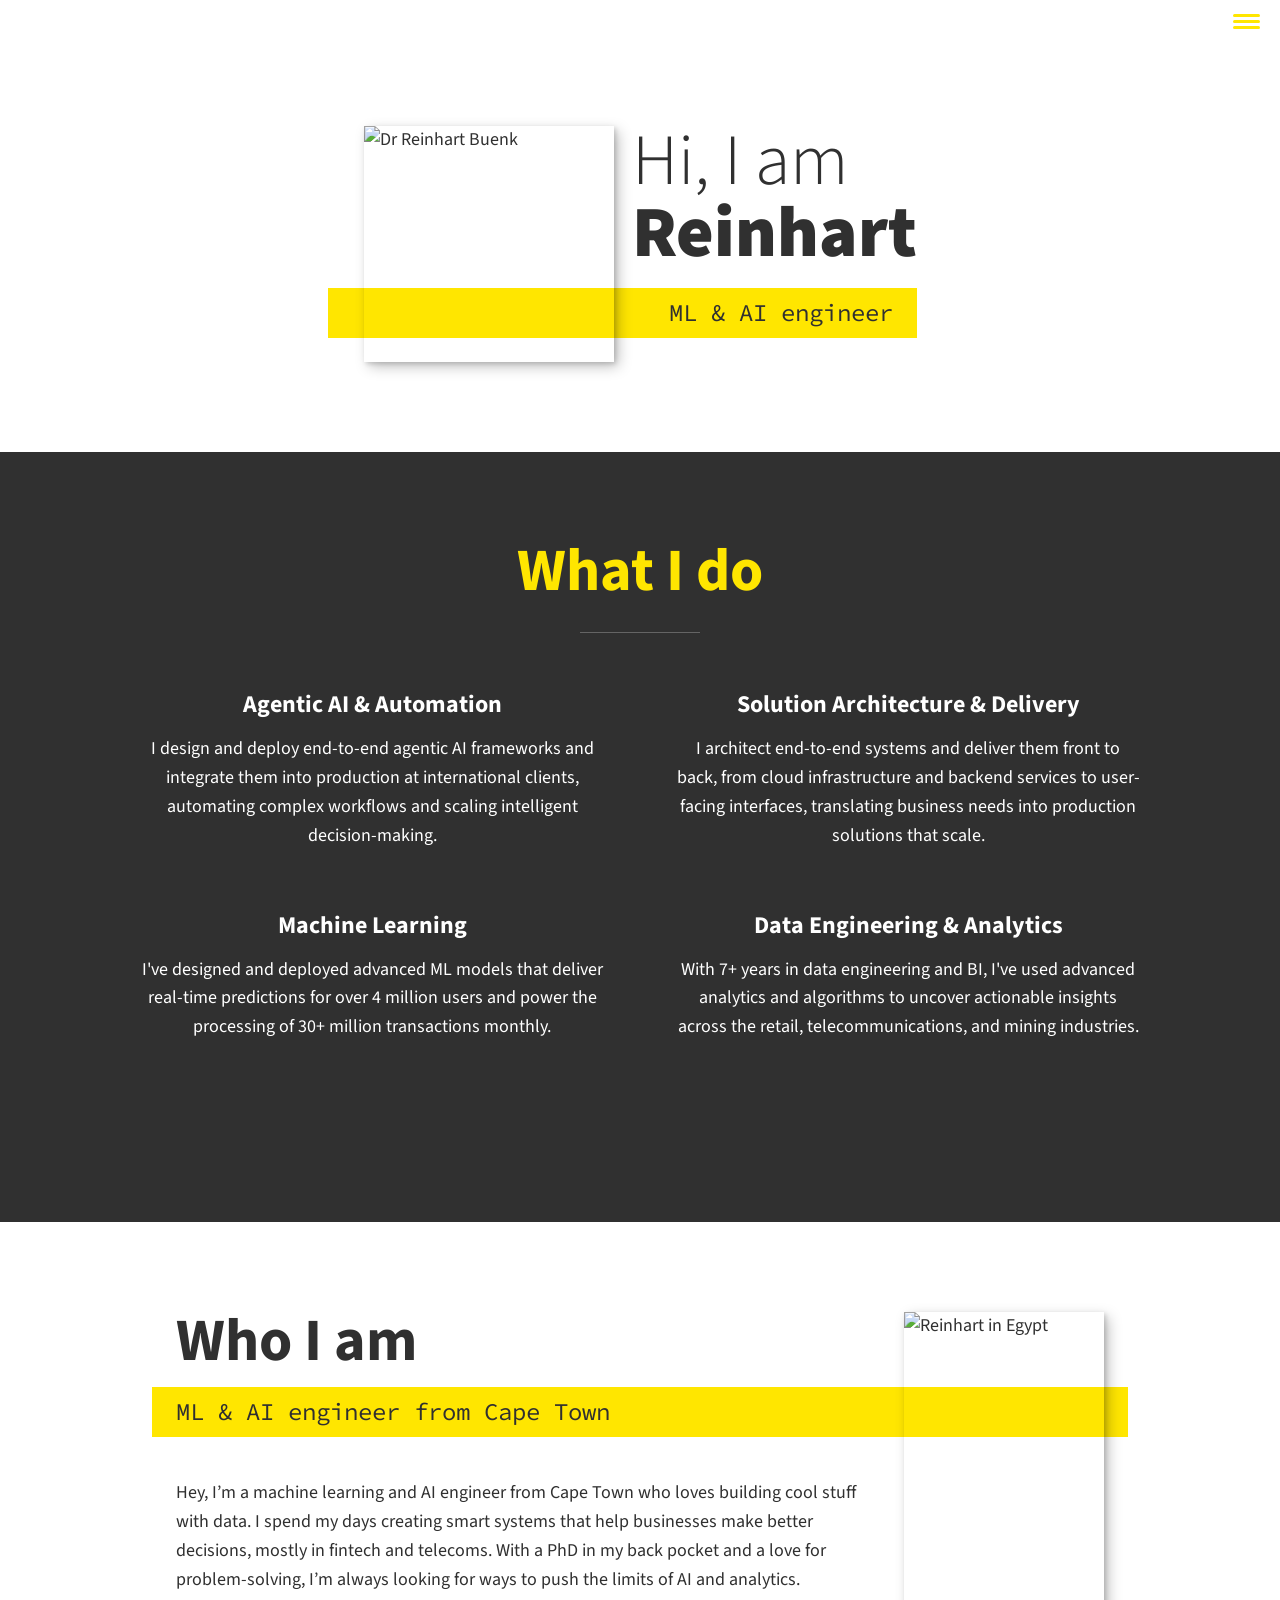
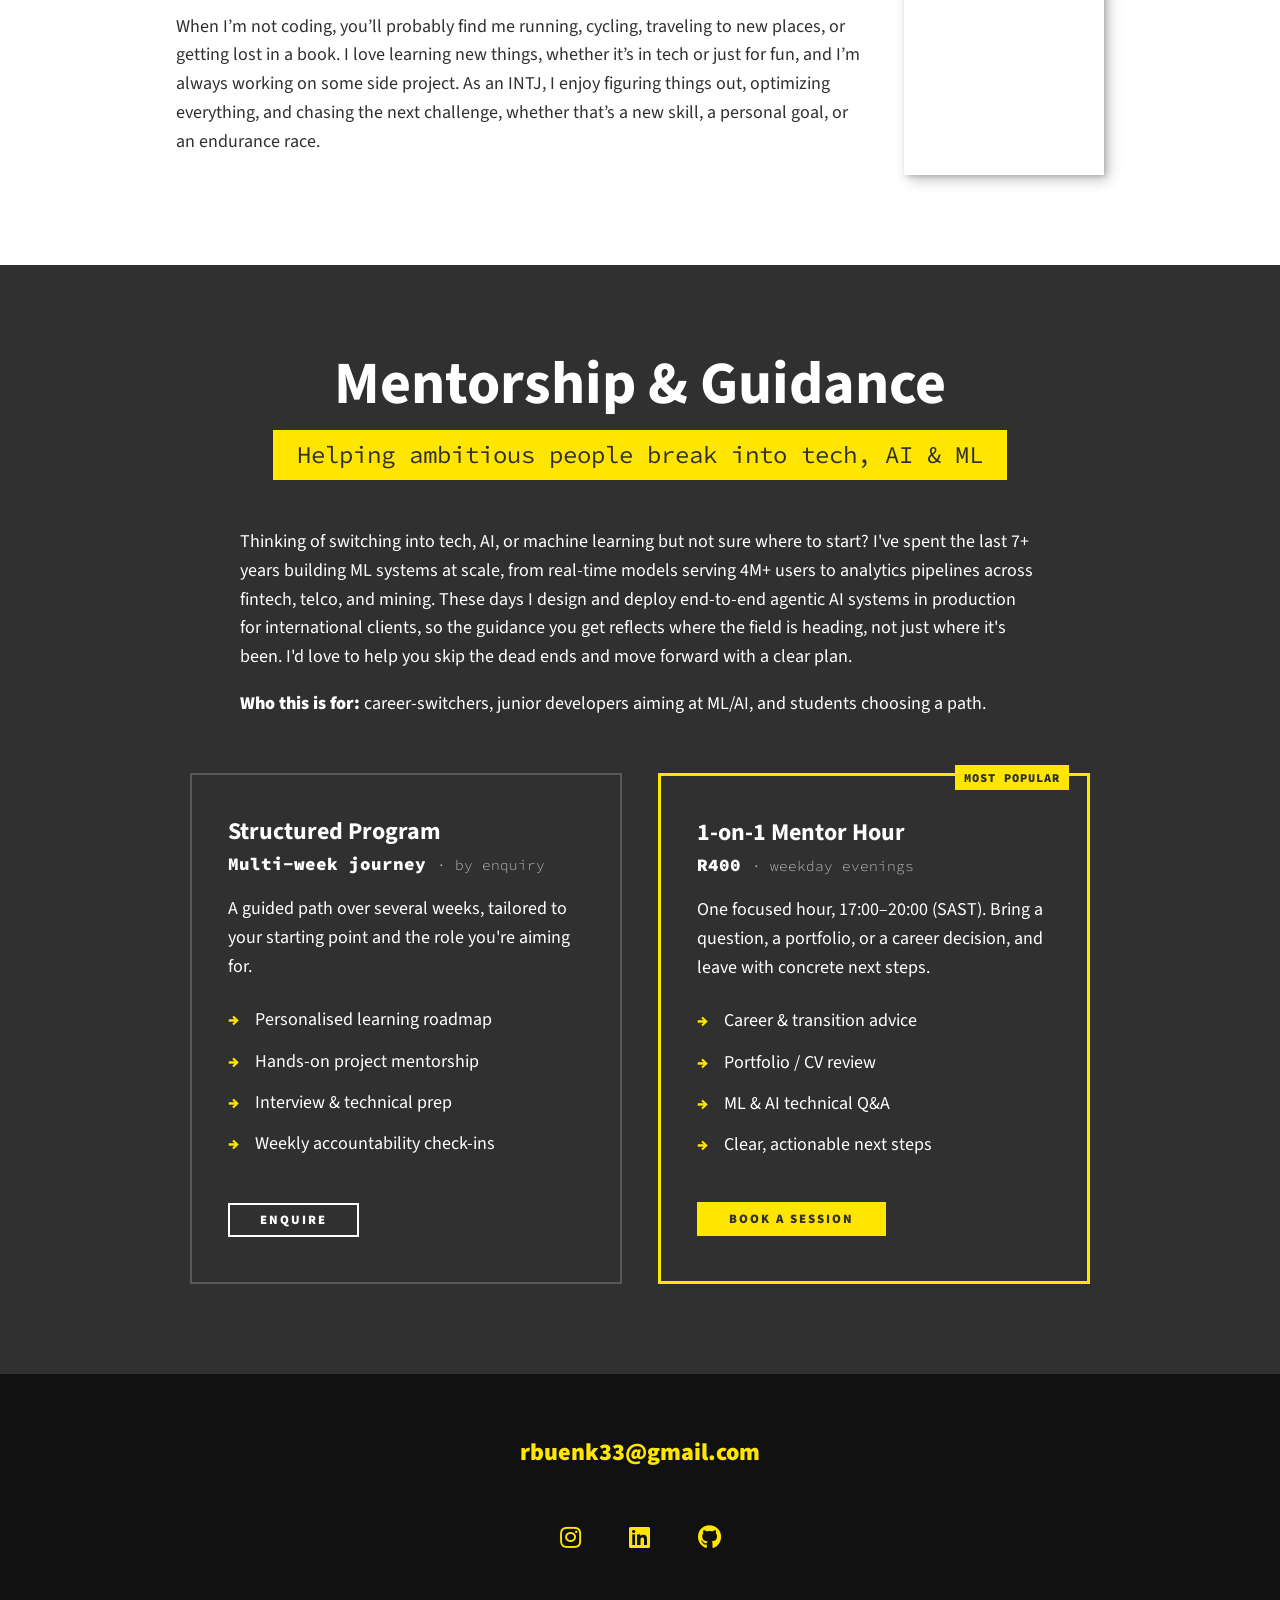
==== index.html @ 1440bdc1 "Added a mentorship & guidance section but removed the my work section for now" ====
<!DOCTYPE html>
<html lang="en">
    <head>
        <meta charset="UTF-8">
        <meta name="viewport" content="width=device-width, initial-scale=1.0">
        <title>DevReinhart Portfolio Website</title>
        <link rel="stylesheet" href="https://cdnjs.cloudflare.com/ajax/libs/normalize/7.0.0/normalize.min.css">
        <link rel="stylesheet" href="https://cdnjs.cloudflare.com/ajax/libs/font-awesome/5.11.2/css/all.css" integrity="sha256-46qynGAkLSFpVbEBog43gvNhfrOj+BmwXdxFgVK/Kvc=" crossorigin="anonymous" />  
        
        <!-- Update these with your own fonts -->
        <link href="https://fonts.googleapis.com/css?family=Source+Code+Pro:400,900|Source+Sans+Pro:300,900&display=swap" rel="stylesheet">
        
        <link rel="stylesheet" href="css/style.css">

    </head>
    <body>
        <header>
            <div class="logo">
                <img src="img/devjane.png" alt="">
            </div>
            <button class="nav-toggle" aria-label="toggle navigation">
                <span class="hamburger"></span>
            </button>
            <nav class="nav">
                <ul class="nav__list">
                    <li class="nav__item"><a href="#home" class="nav__link">Home</a></li>
                    <li class="nav__item"><a href="#services" class="nav__link">My Services</a></li>
                    <li class="nav__item"><a href="#about" class="nav__link">About me</a></li>
                    <li class="nav__item"><a href="#mentorship" class="nav__link">Mentorship</a></li>
                    <!-- <li class="nav__item"><a href="#work" class="nav__link">My Work</a></li> -->
                </ul>
            </nav>
        </header>
        
        <!-- Introduction -->
        <section class="intro" id="home">
            <h1 class="section__title section__title--intro">
                Hi, I am <strong>Reinhart</strong>
            </h1>
            <p class="section__subtitle section__subtitle--intro">ML & AI engineer</p>
            <img src="img/profile_picture_1.jpg" alt="Dr Reinhart Buenk" class="intro__img">
        </section>
        
        
        <!-- My services -->
        <section class="my-services" id="services">
            <h2 class="section__title section__title--services">What I do</h2>
            <div class="services">
                <div class="service">
                    <h3>Agentic AI & Automation</h3>
                    <p>I design and deploy end-to-end agentic AI frameworks and integrate them into production at international clients, automating complex workflows and scaling intelligent decision-making.</p>
                </div> <!-- / service -->

                <div class="service">
                    <h3>Solution Architecture & Delivery</h3>
                    <p>I architect end-to-end systems and deliver them front to back, from cloud infrastructure and backend services to user-facing interfaces, translating business needs into production solutions that scale.</p>
                </div> <!-- / service -->

                <div class="service">
                    <h3>Machine Learning</h3>
                    <p>I've designed and deployed advanced ML models that deliver real-time predictions for over 4 million users and power the processing of 30+ million transactions monthly.</p>
                </div> <!-- / service -->

                <div class="service">
                    <h3>Data Engineering & Analytics</h3>
                    <p>With 7+ years in data engineering and BI, I've used advanced analytics and algorithms to uncover actionable insights across the retail, telecommunications, and mining industries.</p>
                </div> <!-- / service -->
            </div> <!-- / services -->

            <!-- <a href="#work" class="btn">My Work</a> -->
        </section>
        
        
        <!-- About me -->
        <section class="about-me" id="about">
           <h2 class="section__title section__title--about">Who I am</h2>
           <p class="section__subtitle section__subtitle--about">ML & AI engineer from Cape Town</p>
           
           <div class="about-me__body">
            <!-- About me section - More professional --->
                <!-- <p>I am a machine learning and AI engineer from Cape Town with a strong background in data science, analytics, and software development. With a PhD and several years of experience in building intelligent systems, I specialize in developing scalable models that power real-time decision-making for millions of users, particularly in emerging markets. My work sits at the intersection of AI, fintech, and telecommunications, where I leverage advanced algorithms to drive innovation.</p> -->
                <!-- <p>Beyond my professional pursuits, I am deeply passionate about continuous learning and personal growth. As an INTJ, I thrive on solving complex problems, optimizing systems, and pushing boundaries. When I’m not coding or working on personal projects, you’ll likely find me traveling to new destinations, running, cycling, or immersed in a good book. I believe in the power of curiosity and self-improvement, always seeking the next challenge—whether in tech, endurance sports, or life itself.</p> -->
            <!-- About me section - More casual & personal --->
                <p>Hey, I’m a machine learning and AI engineer from Cape Town who loves building cool stuff with data. I spend my days creating smart systems that help businesses make better decisions, mostly in fintech and telecoms. With a PhD in my back pocket and a love for problem-solving, I’m always looking for ways to push the limits of AI and analytics.</p>
                <p>When I’m not coding, you’ll probably find me running, cycling, traveling to new places, or getting lost in a book. I love learning new things, whether it’s in tech or just for fun, and I’m always working on some side project. As an INTJ, I enjoy figuring things out, optimizing everything, and chasing the next challenge, whether that’s a new skill, a personal goal, or an endurance race.</p>
            <!-- About me section - Slighly longer & casual-->
                <!-- <p>Hey, I’m a machine learning and AI engineer from Cape Town who loves building cool stuff with data. I spend my days creating smart systems that help businesses make better decisions, mostly in fintech and telecoms. With a PhD in my back pocket and a love for problem-solving, I’m always looking for ways to push the limits of AI and analytics. Whether it’s developing models that scale, optimizing algorithms, or uncovering hidden patterns in data, I thrive on turning complex challenges into simple, elegant solutions.</p> -->
                <!-- <p>But I’m not just about code and numbers. When I’m not deep in a project, you’ll probably find me running, cycling, traveling to new places, or getting lost in a book. I love endurance sports—the mental and physical challenge of pushing myself further fascinates me. Learning is another big part of my life, whether it’s a new tech skill, a random historical fact, or just figuring out a better way to do something.</p> -->
                <!-- <p>I’m also a big believer in side projects. For me, coding isn’t just work—it’s something I do for fun, constantly experimenting with new ideas and technologies. As an INTJ, I naturally gravitate toward solving problems, optimizing systems, and thinking ahead. I like working on things that matter, exploring new ideas, and always striving to be better—whether that’s in tech, personal growth, or just life in general.</p> -->
            </div>
           
           <img src="img/profile_picture_2.jpg" alt="Reinhart in Egypt" class="about-me__img">
        </section>

        <!-- Mentorship -->
        <section class="mentorship" id="mentorship">
            <h2 class="section__title section__title--mentorship">Mentorship & Guidance</h2>
            <p class="section__subtitle section__subtitle--mentorship">Helping ambitious people break into tech, AI & ML</p>

            <p class="mentorship__intro">
                Thinking of switching into tech, AI, or machine learning but not sure where to start? I've spent the last 7+ years building ML systems at scale, from real-time models serving 4M+ users to analytics pipelines across fintech, telco, and mining. These days I design and deploy end-to-end agentic AI systems in production for international clients, so the guidance you get reflects where the field is heading, not just where it's been. I'd love to help you skip the dead ends and move forward with a clear plan.
                <span class="mentorship__audience"><strong>Who this is for:</strong> career-switchers, junior developers aiming at ML/AI, and students choosing a path.</span>
            </p>

            <div class="tiers">
                <!-- Tier 1: Structured Program -->
                <div class="tier">
                    <h3 class="tier__name">Structured Program</h3>
                    <p class="tier__price">Multi-week journey <span class="tier__price-note">&middot; by enquiry</span></p>
                    <p class="tier__pitch">A guided path over several weeks, tailored to your starting point and the role you're aiming for.</p>
                    <ul class="tier__list">
                        <li>Personalised learning roadmap</li>
                        <li>Hands-on project mentorship</li>
                        <li>Interview &amp; technical prep</li>
                        <li>Weekly accountability check-ins</li>
                    </ul>
                    <a href="mailto:rbuenk33@gmail.com?subject=Mentorship%20Program%20Enquiry" class="btn btn--outline">Enquire</a>
                </div>

                <!-- Tier 2: 1-on-1 Hour (featured) -->
                <div class="tier tier--featured">
                    <span class="tier__badge">Most popular</span>
                    <h3 class="tier__name">1-on-1 Mentor Hour</h3>
                    <p class="tier__price">R400 <span class="tier__price-note">&middot; weekday evenings</span></p>
                    <p class="tier__pitch">One focused hour, 17:00&ndash;20:00 (SAST). Bring a question, a portfolio, or a career decision, and leave with concrete next steps.</p>
                    <ul class="tier__list">
                        <li>Career &amp; transition advice</li>
                        <li>Portfolio / CV review</li>
                        <li>ML &amp; AI technical Q&amp;A</li>
                        <li>Clear, actionable next steps</li>
                    </ul>
                    <!-- TODO: replace href with your Paystack payment-page URL.
                         In the Paystack dashboard, set the page's success/redirect URL to: https://calendly.com/rbuenk33/60min -->
                    <a href="https://paystack.shop/pay/mentor-hour" class="btn" target="_blank" rel="noopener">Book a session</a>
                </div>
            </div>
        </section>

        <!-- My Work (hidden for now - restore this whole section when work is ready to show) -->
        <!--
        <section class="my-work" id="work">
            <h2 class="section__title section__title--work">My work</h2>
            <p class="section__subtitle section__subtitle--work">A selection of my range of work</p>
            <div class="portfolio">
                <a href="https://rbuenk.github.io/rbuenk_resume/" class="portfolio__item" target="_blank">
                    <img src="img/proj-01_online_resume.png" alt="" class="portfolio__img">
                </a>

                <a href="https://brainbeat-report-generator.onrender.com/" class="portfolio__item portfolio__item--brainbeat" target="_blank" rel="noopener">
                    <img src="img/brainbeat_rhythm_of_learning2.png" alt="BrainBeat - Find Your Rhythm of Learning" class="portfolio__img">
                </a>

                <div class="portfolio__item">
                    <img src="img/proj_coming_soon.png" alt="" class="portfolio__img">
                </div>

                <div class="portfolio__item">
                    <img src="img/proj_coming_soon.png" alt="" class="portfolio__img">
                </div>

                <div class="portfolio__item">
                    <img src="img/proj_coming_soon.png" alt="" class="portfolio__img">
                </div>

                <div class="portfolio__item">
                    <img src="img/proj_coming_soon.png" alt="" class="portfolio__img">
                </div>

                <div class="portfolio__item">
                    <img src="img/proj_coming_soon.png" alt="" class="portfolio__img">
                </div>
            </div>
        </section>
        -->
        
        
        <!-- Footer -->
        <footer class="footer">
            <!-- replace with your own email address -->
            <a href="mailto:rbuenk33@gmail.com" class="footer__link">rbuenk33@gmail.com</a>
            <ul class="social-list">
                <li class="social-list__item">
                    <a class="social-list__link" href="https://www.instagram.com/buenkreinhart/">
                        <i class="fab fa-instagram"></i>
                    </a>
                </li>
                <li class="social-list__item">
                    <a class="social-list__link" href="https://www.linkedin.com/in/reinhart-buenk-phd-%F0%9F%8E%AF-761ba1138/">
                        <i class="fab fa-linkedin"></i>
                    </a>
                </li>
                <li class="social-list__item">
                    <a class="social-list__link" href="https://github.com/rbuenk">
                        <i class="fab fa-github"></i>
                    </a>
                </li>
            </ul>
        </footer>
        
        
        <script src="js/index.js"></script>
        
    </body>
</html>
---- css/style.css ----
*,
*::before,
*::after {
    box-sizing: border-box;
}

/* Custom Properties */

:root {
    --ff-primary: 'Source Sans Pro', sans-serif;
    --ff-secondary: 'Source Code Pro', monospace;
    
    --fw-reg: 300;
    --fw-bold: 900;
    
    --clr-light: #fff;
    --clr-dark: #303030;
    /* --clr-accent: #ffa600; */
    --clr-accent: #ffe600;
    /* --clr-accent: #e0cc17; */
    /* --clr-accent: #17e0bd; */
    
    --fs-h1: 3rem;
    --fs-h2: 2.25rem;
    --fs-h3: 1.25rem;
    --fs-body: 1rem;
    
    --bs: 0.25em 0.25em 0.75em rgba(0,0,0,.25),
          0.125em 0.125em 0.25em rgba(0,0,0,.15);
}

@media (min-width: 800px) {
    :root {
        --fs-h1: 4.5rem;
        --fs-h2: 3.75rem;
        --fs-h3: 1.5rem;
        --fs-body: 1.125rem;
    }
}

/* General styles */

/* endable this to add smooth scrolling */
/* html {
    scroll-behavior: smooth;
} */


body {
    background: var(--clr-light);
    color: var(--clr-dark);
    margin: 0;
    font-family: var(--ff-primary);
    font-size: var(--fs-body);
    line-height: 1.6;
}

section {
    padding: 5em 2em;
}

img {
    display: block;
    max-width: 100%;
}

strong { font-weight: var(--fw-bold) }

:focus {
    outline: 3px solid var(--clr-accent);
    outline-offset: 3px;
}

/* Buttons */

.btn {
    display: inline-block;
    padding: .5em 2.5em;
    background: var(--clr-accent);
    color: var(--clr-dark);
    text-decoration: none;
    cursor: pointer;
    font-size: .8rem;
    text-transform: uppercase;
    letter-spacing: 2px;
    font-weight: var(--fw-bold);
    transition: transform 200ms ease-in-out;
}

.btn:hover {
    transform: scale(1.1);
}

.btn--outline {
    background: transparent;
    color: var(--clr-light);
    border: 2px solid var(--clr-light);
    padding: calc(.5em - 2px) calc(2.5em - 2px);
}

.btn--outline:hover {
    background: var(--clr-light);
    color: var(--clr-dark);
}

/* Typography */

h1,
h2,
h3 {
    line-height: 1;
    margin: 0;
}

h1 { font-size: var(--fs-h1) }
h2 { font-size: var(--fs-h2) }
h3 { font-size: var(--fs-h3) }


.section__title {
    margin-bottom: .25em;
}

.section__title--intro {
    font-weight: var(--fw-reg);
}

.section__title--intro strong {
    display: block;
}

.section__subtitle {
    margin: 0;
    font-size: var(--fs-h3);
}

.section__subtitle--intro,
.section__subtitle--about {
    background: var(--clr-accent);
    padding: .25em 1em;
    font-family: var(--ff-secondary);
    margin-bottom: 1em;
}

.section__subtitle--work {
    color: var(--clr-accent);
    font-weight: var(--fw-bold);
    margin-bottom: 2em;
}

/* header */

header {
    display: flex;
    justify-content: space-between;
    padding: 1em;
}

.logo {
    max-width: 100px;
}

.nav {
    position: fixed;
    background: var(--clr-dark);
    color: var(--clr-light);
    top: 0;
    bottom: 0;
    left: 0;
    right: 0;
    z-index: 100;
    
    transform: translateX(100%);
    transition: transform 250ms cubic-bezier(.5, 0, .5, 1);
}

.nav__list {
    list-style: none;
    display: flex;
    height: 100%;
    flex-direction: column;
    justify-content: space-evenly;
    align-items: center;
    margin: 0;
    padding: 0;
}

.nav__link {
    color: inherit;
    font-weight: var(--fw-bold);
    font-size: var(--fs-h2);
    text-decoration: none;
}

.nav__link:hover {
    color: var(--clr-accent);
}

.nav-toggle {
    padding: .5em;
    background: transparent;
    border: 0;
    cursor: pointer;
    position: absolute;
    right: 1em;
    top: 1em;
    z-index: 1000;
}

.nav-open .nav {
    transform: translateX(0);
}

.nav-open .nav-toggle {
    position: fixed;
}

.nav-open .hamburger {
    transform: rotate(.625turn);
}

.nav-open .hamburger::before {
    transform: rotate(90deg) translateX(-6px);
}

.nav-open .hamburger::after {
    opacity: 0;
}






.hamburger {
    display: block;
    position: relative;
}

.hamburger,
.hamburger::before,
.hamburger::after {
    background: var(--clr-accent);
    width: 2em;
    height: 3px;
    border-radius: 1em;
    transition: transform 250ms ease-in-out;
}


.hamburger::before,
.hamburger::after {
    content: '';
    position: absolute;
    left: 0;
    right: 0;
}

.hamburger::before { top: 6px; }
.hamburger::after { bottom: 6px; }


/*  Intro section  */

.intro {
    position: relative;
}

.intro__img {
    box-shadow: var(--bs);
}

.section__subtitle--intro {
    display: inline-block;
}

@media (min-width: 600px) {
    .intro {
        display: grid;
        width: min-content;
        margin: 0 auto;
        grid-column-gap: 1em;
        grid-template-areas: 
            "img title"
            "img subtitle";
        grid-template-columns: min-content max-content;
    }
    
    .intro__img {
        grid-area: img;
        min-width: 250px;
        position: relative;
        z-index: 2;
    }    
    
    .section__subtitle--intro {
        align-self: start;
        grid-column: -1 / 1;
        grid-row: 2;
        text-align: right;
        position: relative;
        left: -1.5em;
        width: calc(100% + 1.5em);
    }
}



/*  My services section  */

.my-services {
    background-color: var(--clr-dark);
    background-image: url(../img/services-bg.jpg);
    background-size: cover;
    /* background-blend-mode: multiply; */
    color: var(--clr-light);
    text-align: center;
}

.section__title--services {
    color: var(--clr-accent);
    position: relative;
}

.section__title--services::after {
    content: '';
    display: block;
    width: 2em;
    height: 1px;
    margin: 0.5em auto 1em;
    background: var(--clr-light);
    opacity: 0.25;
}

.services {
    margin-bottom: 4em;
}

.service {
    max-width: 500px;
    margin: 0 auto;
}

@media (min-width: 800px) {
    .services {
        display: grid;
        grid-template-columns: repeat(2, 1fr);
        column-gap: 4em;
        row-gap: 2.5em;
        max-width: 1000px;
        margin-left: auto;
        margin-right: auto;
    }
}


.about-me {
    max-width: 1000px;
    margin: 0 auto;
}

.about-me__img {
    box-shadow: var(--bs);
}

@media (min-width: 600px) {
    .about-me {
        display: grid;
        grid-template-columns: 1fr 200px;
        grid-template-areas: 
            "title img"
            "subtitle img"
            "text img";
        grid-column-gap: 2em;
    }
    
    .section__title--about {
        grid-area: title;
    }
    
    .section__subtitle--about {
        grid-column: 1 / -1;
        grid-row: 2;
        position: relative;
        left: -1em;
        width: calc(100% + 2em);
        padding-left: 1em;
        padding-right: calc(200px + 4em);
    }
    
    .about-me__img {
        grid-area: img;
        position: relative;
        z-index: 2;
    }
}

/* Mentorship */

.mentorship {
    background-color: var(--clr-dark);
    color: var(--clr-light);
    text-align: center;
}

.section__subtitle--mentorship {
    background: var(--clr-accent);
    color: var(--clr-dark);
    padding: .25em 1em;
    font-family: var(--ff-secondary);
    margin-bottom: 2em;
    display: inline-block;
}

.mentorship__intro {
    max-width: 800px;
    margin: 0 auto 3em;
    text-align: left;
}

.mentorship__audience {
    display: block;
    margin-top: 1em;
}

.tiers {
    display: grid;
    grid-template-columns: 1fr;
    gap: 2em;
    max-width: 900px;
    margin: 0 auto;
}

.tier {
    position: relative;
    background: transparent;
    color: var(--clr-light);
    border: 2px solid rgba(255, 255, 255, 0.2);
    padding: 2.5em 2em;
    text-align: left;
    display: flex;
    flex-direction: column;
}

.tier--featured {
    border-color: var(--clr-accent);
    border-width: 3px;
}

.tier__badge {
    position: absolute;
    top: -.9em;
    right: 1.5em;
    background: var(--clr-accent);
    color: var(--clr-dark);
    font-family: var(--ff-secondary);
    font-size: .75rem;
    font-weight: var(--fw-bold);
    text-transform: uppercase;
    letter-spacing: 1px;
    padding: .25em .75em;
}

.tier__name {
    margin-bottom: .25em;
}

.tier__price {
    font-family: var(--ff-secondary);
    font-weight: var(--fw-bold);
    font-size: 1.1rem;
    margin: 0 0 1em;
}

.tier__price-note {
    font-weight: var(--fw-reg);
    opacity: .7;
    font-size: .9rem;
}

.tier__pitch {
    margin-top: 0;
}

.tier__list {
    list-style: none;
    padding: 0;
    margin: 0 0 2em;
    flex-grow: 1;
}

.tier__list li {
    padding: .35em 0 .35em 1.5em;
    position: relative;
}

.tier__list li::before {
    content: '\2192';
    position: absolute;
    left: 0;
    color: var(--clr-accent);
    font-weight: var(--fw-bold);
}

.tier .btn,
.tier .btn--outline {
    align-self: flex-start;
}

@media (min-width: 800px) {
    .tiers {
        grid-template-columns: 1fr 1fr;
    }
}

/* My Work */

.my-work {
    background-color: var(--clr-dark);
    color: var(--clr-light);
    text-align: center;    
}

.portfolio {
    display: flex;
    flex-wrap: wrap;
    justify-content: center;
}

.portfolio__item {
    flex: 0 1 300px;
    background: var(--clr-accent);
    overflow: hidden;
}

.portfolio__item--brainbeat {
    background: #005fac;
}

.portfolio__img {
    transition: 
        transform 750ms cubic-bezier(.5, 0, .5, 1),
        opacity 250ms linear;
}

.portfolio__item:focus {
    position: relative;
    z-index: 2;
}

.portfolio__img:hover,
.portfolio__item:focus .portfolio__img {
    transform: scale(1.2);
    opacity: .5;
}


/* footer */

.footer {
    background: #111;
    color: var(--clr-accent);
    text-align: center;
    padding: 2.5em 0;
    font-size: var(--fs-h3);

}

.footer a { 
    color: inherit;
    text-decoration: none;
}

.footer__link {
    font-weight: var(--fw-bold);
}

.footer__link:hover,
.social-list__link:hover {
    opacity: .7;
}

.footer__link:hover {
    text-decoration: underline;
}

.social-list {
    list-style: none;
    display: flex;
    justify-content: center;
    margin: 2em 0 0;
    padding: 0;
}

.social-list__item {
    margin: 0 .5em;
}

.social-list__link {
    padding: .5em;
}


/* Individual portfolio item styles */

.portfolio-item-individual {
    padding: 0 2em 2em;
    max-width: 1000px;
    margin: 0 auto;
}

.portfolio-item-individual p {
    max-width: 600px;
    margin-left: auto;
    margin-right: auto;
}
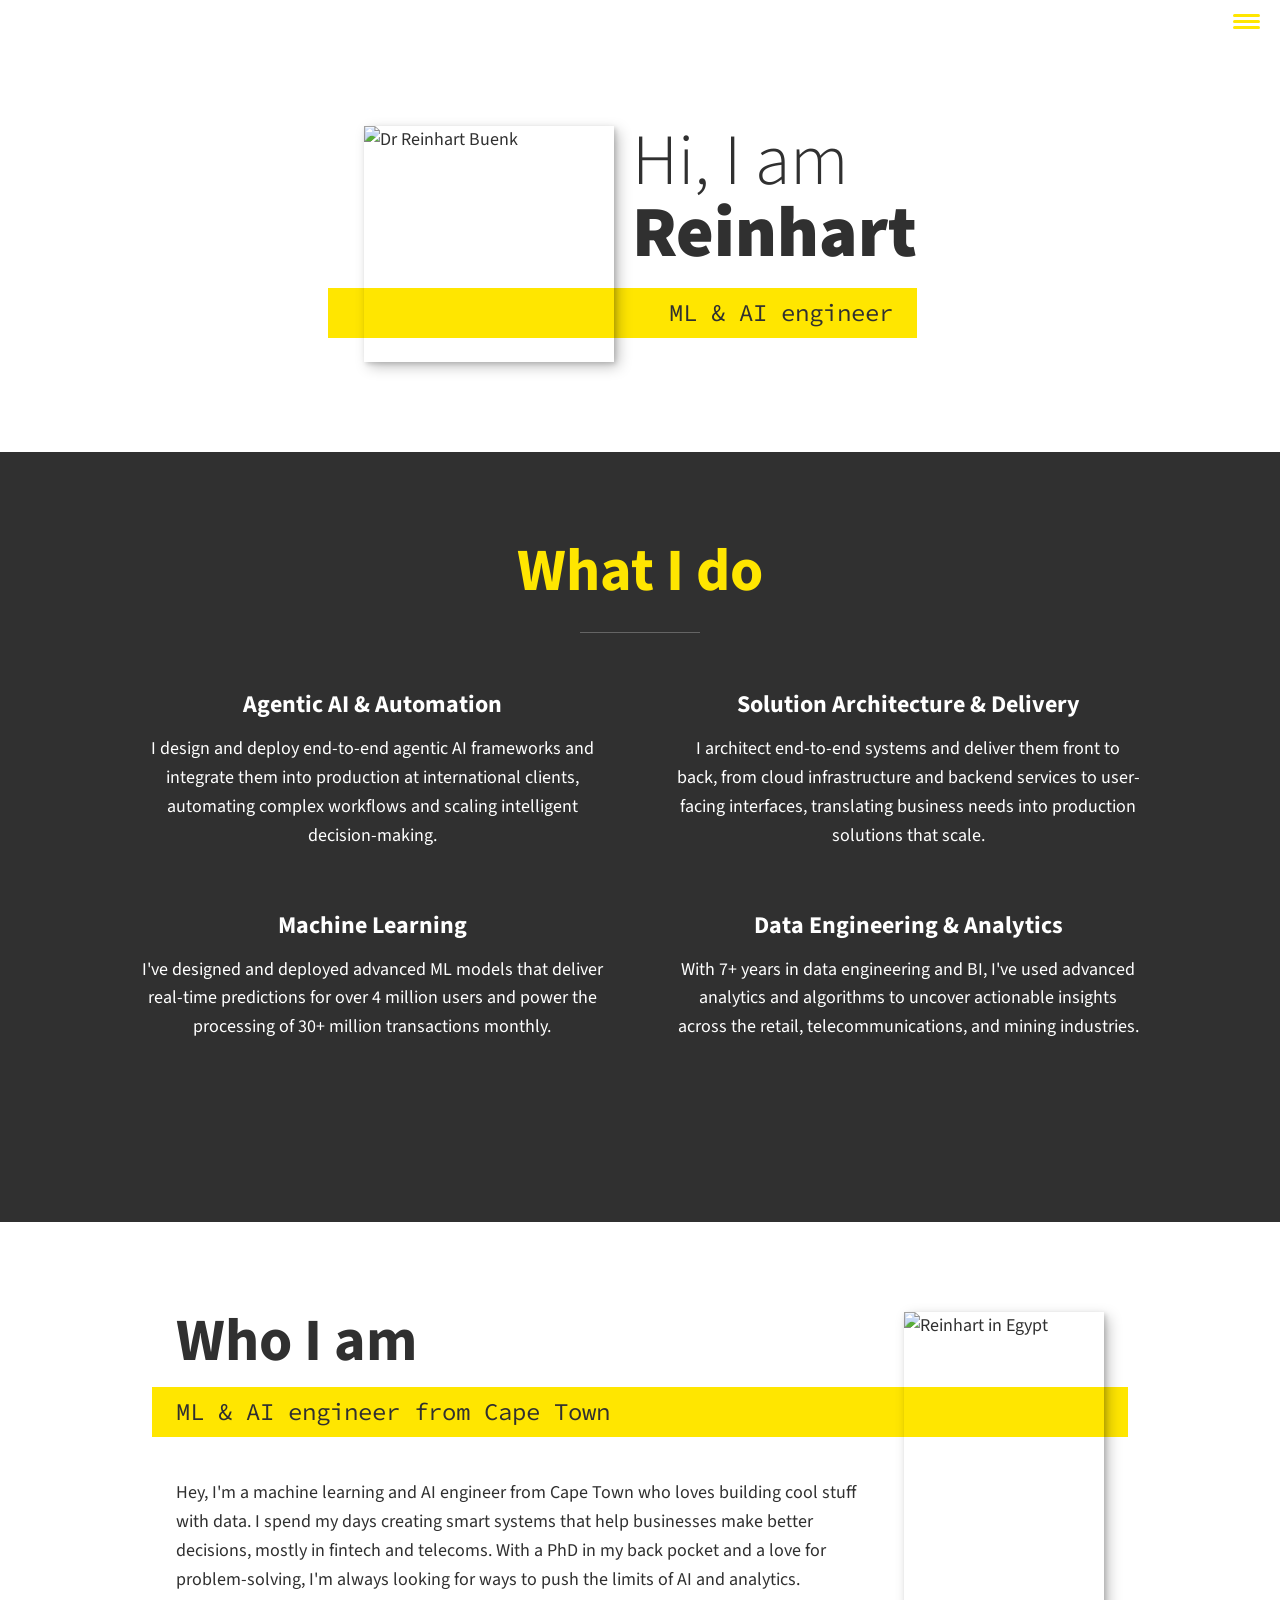
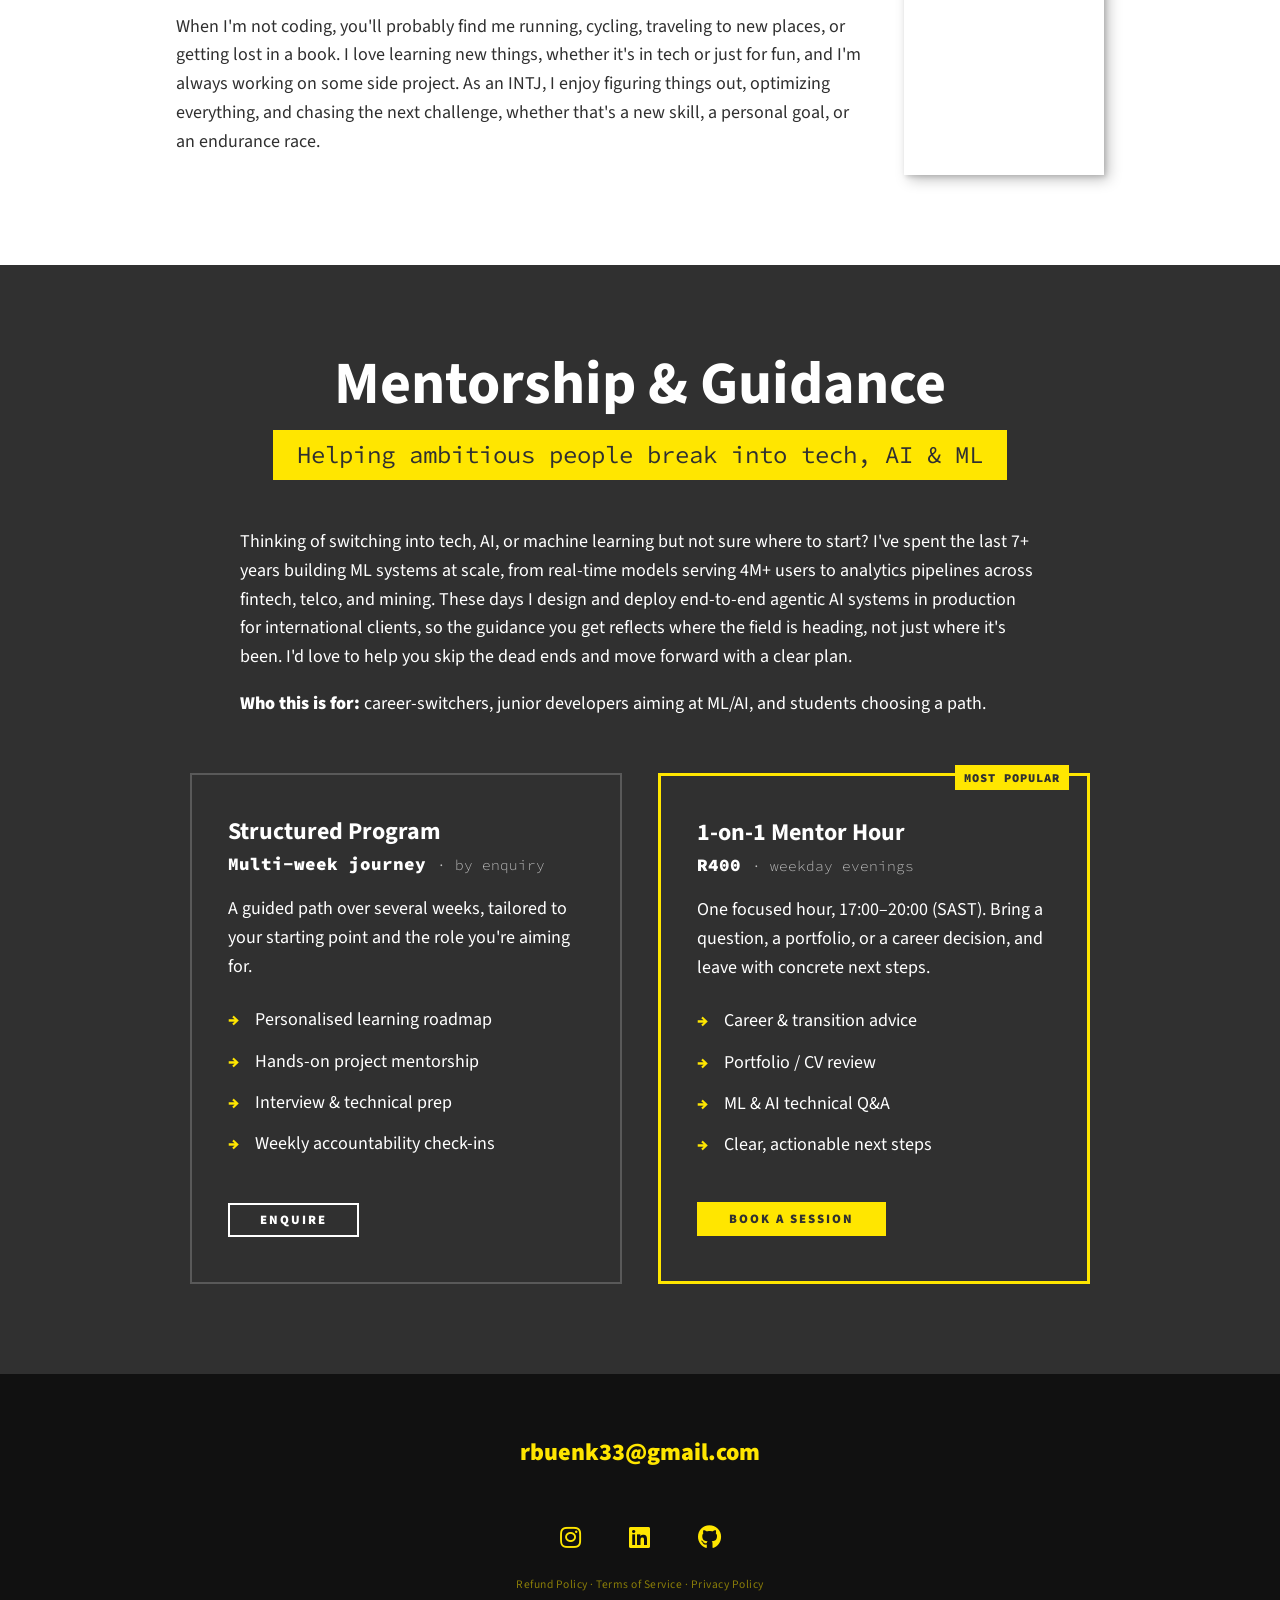
==== commit 2b6bed0a: "Added privacy & refund policies & terms of use" ====
--- a/index.html
+++ b/index.html
@@ -5,11 +5,11 @@
         <meta name="viewport" content="width=device-width, initial-scale=1.0">
         <title>DevReinhart Portfolio Website</title>
         <link rel="stylesheet" href="https://cdnjs.cloudflare.com/ajax/libs/normalize/7.0.0/normalize.min.css">
-        <link rel="stylesheet" href="https://cdnjs.cloudflare.com/ajax/libs/font-awesome/5.11.2/css/all.css" integrity="sha256-46qynGAkLSFpVbEBog43gvNhfrOj+BmwXdxFgVK/Kvc=" crossorigin="anonymous" />  
-        
+        <link rel="stylesheet" href="https://cdnjs.cloudflare.com/ajax/libs/font-awesome/5.11.2/css/all.css" integrity="sha256-46qynGAkLSFpVbEBog43gvNhfrOj+BmwXdxFgVK/Kvc=" crossorigin="anonymous" />
+
         <!-- Update these with your own fonts -->
         <link href="https://fonts.googleapis.com/css?family=Source+Code+Pro:400,900|Source+Sans+Pro:300,900&display=swap" rel="stylesheet">
-        
+
         <link rel="stylesheet" href="css/style.css">
 
     </head>
@@ -31,7 +31,7 @@
                 </ul>
             </nav>
         </header>
-        
+
         <!-- Introduction -->
         <section class="intro" id="home">
             <h1 class="section__title section__title--intro">
@@ -40,8 +40,8 @@
             <p class="section__subtitle section__subtitle--intro">ML & AI engineer</p>
             <img src="img/profile_picture_1.jpg" alt="Dr Reinhart Buenk" class="intro__img">
         </section>
-        
-        
+
+
         <!-- My services -->
         <section class="my-services" id="services">
             <h2 class="section__title section__title--services">What I do</h2>
@@ -69,26 +69,26 @@
 
             <!-- <a href="#work" class="btn">My Work</a> -->
         </section>
-        
-        
+
+
         <!-- About me -->
         <section class="about-me" id="about">
            <h2 class="section__title section__title--about">Who I am</h2>
            <p class="section__subtitle section__subtitle--about">ML & AI engineer from Cape Town</p>
-           
+
            <div class="about-me__body">
             <!-- About me section - More professional --->
                 <!-- <p>I am a machine learning and AI engineer from Cape Town with a strong background in data science, analytics, and software development. With a PhD and several years of experience in building intelligent systems, I specialize in developing scalable models that power real-time decision-making for millions of users, particularly in emerging markets. My work sits at the intersection of AI, fintech, and telecommunications, where I leverage advanced algorithms to drive innovation.</p> -->
-                <!-- <p>Beyond my professional pursuits, I am deeply passionate about continuous learning and personal growth. As an INTJ, I thrive on solving complex problems, optimizing systems, and pushing boundaries. When I’m not coding or working on personal projects, you’ll likely find me traveling to new destinations, running, cycling, or immersed in a good book. I believe in the power of curiosity and self-improvement, always seeking the next challenge—whether in tech, endurance sports, or life itself.</p> -->
+                <!-- <p>Beyond my professional pursuits, I am deeply passionate about continuous learning and personal growth. As an INTJ, I thrive on solving complex problems, optimizing systems, and pushing boundaries. When I'm not coding or working on personal projects, you'll likely find me traveling to new destinations, running, cycling, or immersed in a good book. I believe in the power of curiosity and self-improvement, always seeking the next challenge—whether in tech, endurance sports, or life itself.</p> -->
             <!-- About me section - More casual & personal --->
-                <p>Hey, I’m a machine learning and AI engineer from Cape Town who loves building cool stuff with data. I spend my days creating smart systems that help businesses make better decisions, mostly in fintech and telecoms. With a PhD in my back pocket and a love for problem-solving, I’m always looking for ways to push the limits of AI and analytics.</p>
-                <p>When I’m not coding, you’ll probably find me running, cycling, traveling to new places, or getting lost in a book. I love learning new things, whether it’s in tech or just for fun, and I’m always working on some side project. As an INTJ, I enjoy figuring things out, optimizing everything, and chasing the next challenge, whether that’s a new skill, a personal goal, or an endurance race.</p>
+                <p>Hey, I'm a machine learning and AI engineer from Cape Town who loves building cool stuff with data. I spend my days creating smart systems that help businesses make better decisions, mostly in fintech and telecoms. With a PhD in my back pocket and a love for problem-solving, I'm always looking for ways to push the limits of AI and analytics.</p>
+                <p>When I'm not coding, you'll probably find me running, cycling, traveling to new places, or getting lost in a book. I love learning new things, whether it's in tech or just for fun, and I'm always working on some side project. As an INTJ, I enjoy figuring things out, optimizing everything, and chasing the next challenge, whether that's a new skill, a personal goal, or an endurance race.</p>
             <!-- About me section - Slighly longer & casual-->
-                <!-- <p>Hey, I’m a machine learning and AI engineer from Cape Town who loves building cool stuff with data. I spend my days creating smart systems that help businesses make better decisions, mostly in fintech and telecoms. With a PhD in my back pocket and a love for problem-solving, I’m always looking for ways to push the limits of AI and analytics. Whether it’s developing models that scale, optimizing algorithms, or uncovering hidden patterns in data, I thrive on turning complex challenges into simple, elegant solutions.</p> -->
-                <!-- <p>But I’m not just about code and numbers. When I’m not deep in a project, you’ll probably find me running, cycling, traveling to new places, or getting lost in a book. I love endurance sports—the mental and physical challenge of pushing myself further fascinates me. Learning is another big part of my life, whether it’s a new tech skill, a random historical fact, or just figuring out a better way to do something.</p> -->
-                <!-- <p>I’m also a big believer in side projects. For me, coding isn’t just work—it’s something I do for fun, constantly experimenting with new ideas and technologies. As an INTJ, I naturally gravitate toward solving problems, optimizing systems, and thinking ahead. I like working on things that matter, exploring new ideas, and always striving to be better—whether that’s in tech, personal growth, or just life in general.</p> -->
-            </div>
-           
+                <!-- <p>Hey, I'm a machine learning and AI engineer from Cape Town who loves building cool stuff with data. I spend my days creating smart systems that help businesses make better decisions, mostly in fintech and telecoms. With a PhD in my back pocket and a love for problem-solving, I'm always looking for ways to push the limits of AI and analytics. Whether it's developing models that scale, optimizing algorithms, or uncovering hidden patterns in data, I thrive on turning complex challenges into simple, elegant solutions.</p> -->
+                <!-- <p>But I'm not just about code and numbers. When I'm not deep in a project, you'll probably find me running, cycling, traveling to new places, or getting lost in a book. I love endurance sports—the mental and physical challenge of pushing myself further fascinates me. Learning is another big part of my life, whether it's a new tech skill, a random historical fact, or just figuring out a better way to do something.</p> -->
+                <!-- <p>I'm also a big believer in side projects. For me, coding isn't just work—it's something I do for fun, constantly experimenting with new ideas and technologies. As an INTJ, I naturally gravitate toward solving problems, optimizing systems, and thinking ahead. I like working on things that matter, exploring new ideas, and always striving to be better—whether that's in tech, personal growth, or just life in general.</p> -->
+            </div>
+
            <img src="img/profile_picture_2.jpg" alt="Reinhart in Egypt" class="about-me__img">
         </section>
 
@@ -172,8 +172,8 @@
             </div>
         </section>
         -->
-        
-        
+
+
         <!-- Footer -->
         <footer class="footer">
             <!-- replace with your own email address -->
@@ -195,10 +195,15 @@
                     </a>
                 </li>
             </ul>
+            <p class="footer__legal">
+                <a href="refund-policy.html">Refund Policy</a> &middot;
+                <a href="terms.html">Terms of Service</a> &middot;
+                <a href="privacy.html">Privacy Policy</a>
+            </p>
         </footer>
-        
-        
+
+
         <script src="js/index.js"></script>
-        
+
     </body>
 </html>
--- a/css/style.css
+++ b/css/style.css
@@ -9,22 +9,22 @@
 :root {
     --ff-primary: 'Source Sans Pro', sans-serif;
     --ff-secondary: 'Source Code Pro', monospace;
-    
+
     --fw-reg: 300;
     --fw-bold: 900;
-    
+
     --clr-light: #fff;
     --clr-dark: #303030;
     /* --clr-accent: #ffa600; */
     --clr-accent: #ffe600;
     /* --clr-accent: #e0cc17; */
     /* --clr-accent: #17e0bd; */
-    
+
     --fs-h1: 3rem;
     --fs-h2: 2.25rem;
     --fs-h3: 1.25rem;
     --fs-body: 1rem;
-    
+
     --bs: 0.25em 0.25em 0.75em rgba(0,0,0,.25),
           0.125em 0.125em 0.25em rgba(0,0,0,.15);
 }
@@ -169,7 +169,7 @@
     left: 0;
     right: 0;
     z-index: 100;
-    
+
     transform: translateX(100%);
     transition: transform 250ms cubic-bezier(.5, 0, .5, 1);
 }
@@ -228,10 +228,6 @@
 }
 
 
-
-
-
-
 .hamburger {
     display: block;
     position: relative;
@@ -280,19 +276,19 @@
         width: min-content;
         margin: 0 auto;
         grid-column-gap: 1em;
-        grid-template-areas: 
+        grid-template-areas:
             "img title"
             "img subtitle";
         grid-template-columns: min-content max-content;
     }
-    
+
     .intro__img {
         grid-area: img;
         min-width: 250px;
         position: relative;
         z-index: 2;
-    }    
-    
+    }
+
     .section__subtitle--intro {
         align-self: start;
         grid-column: -1 / 1;
@@ -367,17 +363,17 @@
     .about-me {
         display: grid;
         grid-template-columns: 1fr 200px;
-        grid-template-areas: 
+        grid-template-areas:
             "title img"
             "subtitle img"
             "text img";
         grid-column-gap: 2em;
     }
-    
+
     .section__title--about {
         grid-area: title;
     }
-    
+
     .section__subtitle--about {
         grid-column: 1 / -1;
         grid-row: 2;
@@ -387,7 +383,7 @@
         padding-left: 1em;
         padding-right: calc(200px + 4em);
     }
-    
+
     .about-me__img {
         grid-area: img;
         position: relative;
@@ -518,7 +514,7 @@
 .my-work {
     background-color: var(--clr-dark);
     color: var(--clr-light);
-    text-align: center;    
+    text-align: center;
 }
 
 .portfolio {
@@ -538,7 +534,7 @@
 }
 
 .portfolio__img {
-    transition: 
+    transition:
         transform 750ms cubic-bezier(.5, 0, .5, 1),
         opacity 250ms linear;
 }
@@ -566,7 +562,7 @@
 
 }
 
-.footer a { 
+.footer a {
     color: inherit;
     text-decoration: none;
 }
@@ -600,6 +596,81 @@
     padding: .5em;
 }
 
+/* Footer legal links */
+
+.footer__legal {
+    margin-top: 1.5em;
+    font-size: 0.72rem;
+    opacity: 0.5;
+    letter-spacing: 0.5px;
+}
+
+.footer__legal a {
+    color: inherit;
+    text-decoration: none;
+}
+
+.footer__legal a:hover {
+    text-decoration: underline;
+}
+
+/* Policy pages */
+
+.policy-header {
+    background: var(--clr-dark);
+    color: var(--clr-light);
+    padding: 1.5em 2em;
+    display: flex;
+    align-items: center;
+    justify-content: space-between;
+}
+
+.policy-header__title {
+    font-weight: var(--fw-bold);
+    font-size: var(--fs-h3);
+}
+
+.policy-header__home {
+    color: var(--clr-accent);
+    text-decoration: none;
+    font-family: var(--ff-secondary);
+    font-size: 0.85rem;
+    letter-spacing: 0.5px;
+}
+
+.policy-header__home:hover {
+    opacity: 0.7;
+}
+
+.policy-content {
+    max-width: 800px;
+    margin: 0 auto;
+    padding: 3em 2em 5em;
+}
+
+.policy-content h1 {
+    font-size: 2rem;
+    margin-bottom: 0.25em;
+}
+
+.policy-content h2 {
+    font-size: 1.2rem;
+    margin-top: 2em;
+    margin-bottom: 0.5em;
+}
+
+.policy-date {
+    display: block;
+    font-family: var(--ff-secondary);
+    font-size: 0.85rem;
+    color: #888;
+    margin-bottom: 2em;
+}
+
+.policy-content a {
+    color: var(--clr-dark);
+}
+
 
 /* Individual portfolio item styles */
 
@@ -613,4 +684,4 @@
     max-width: 600px;
     margin-left: auto;
     margin-right: auto;
-}+}
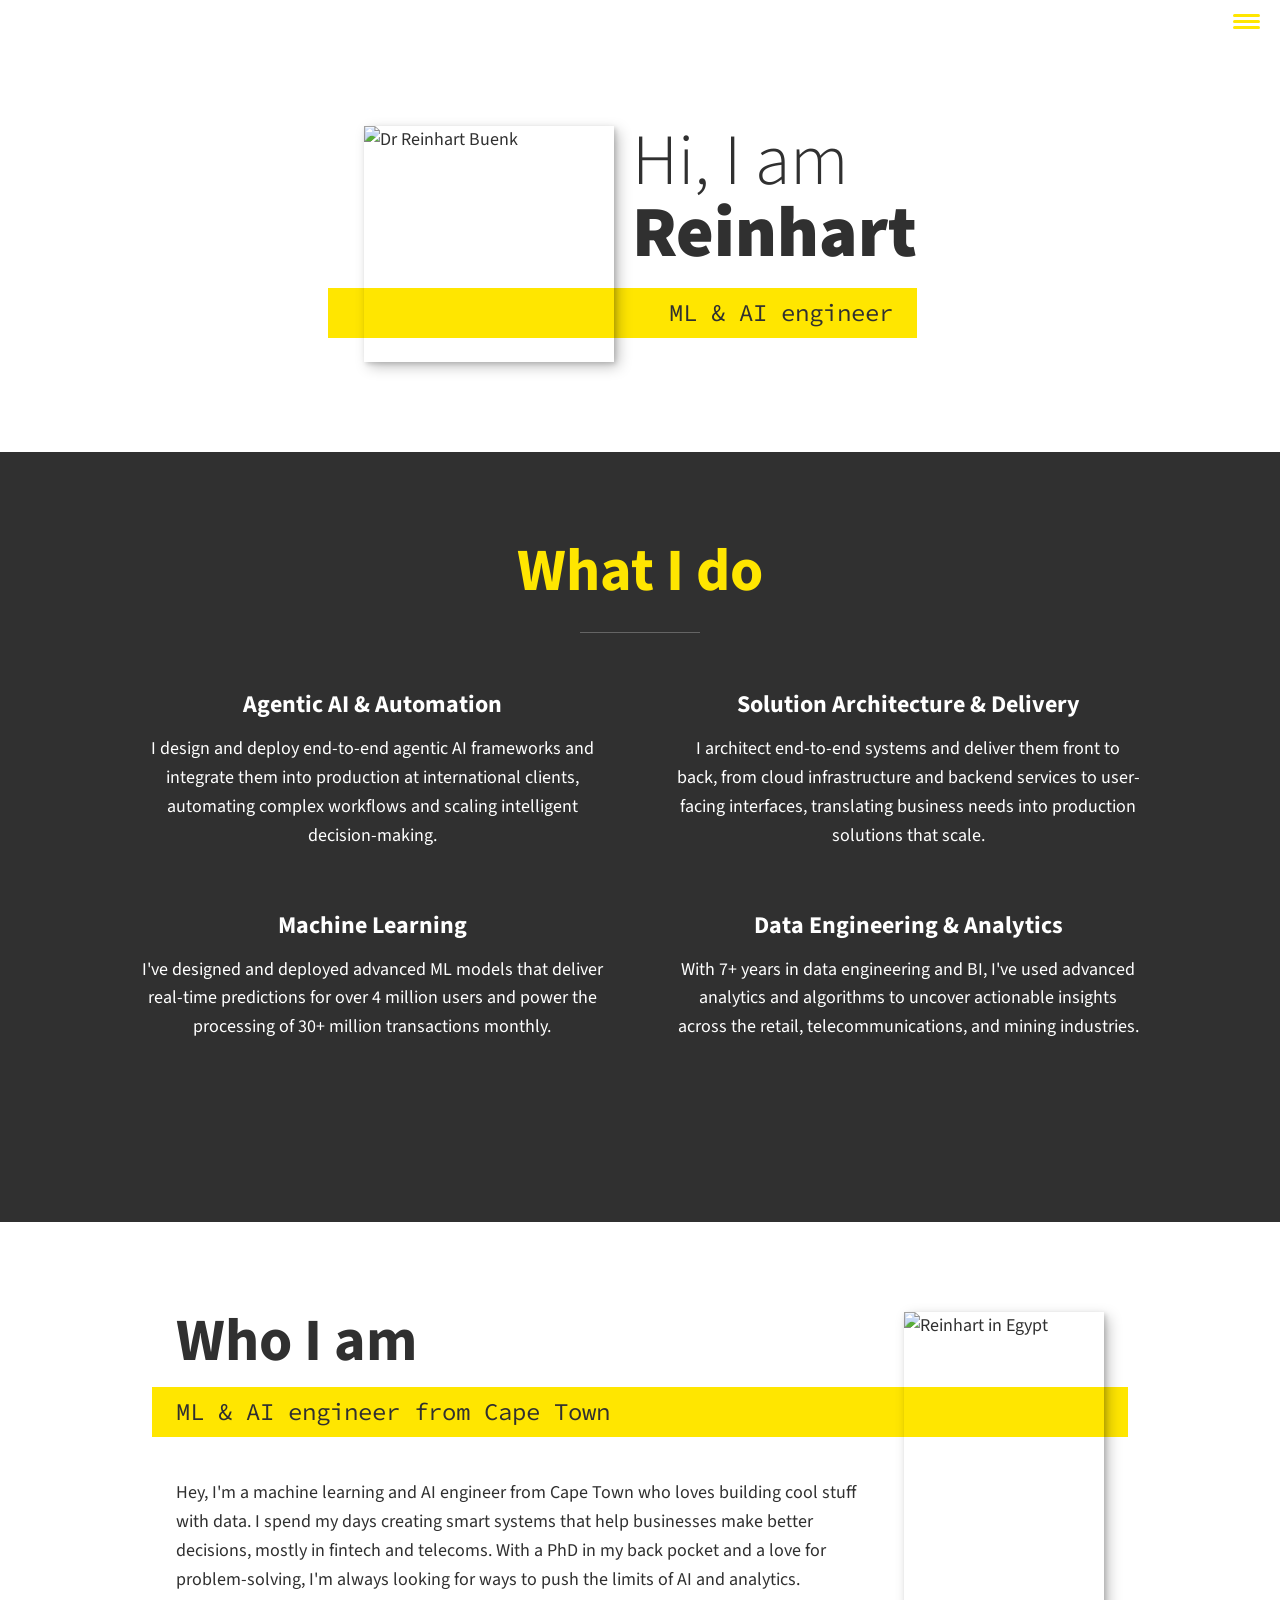
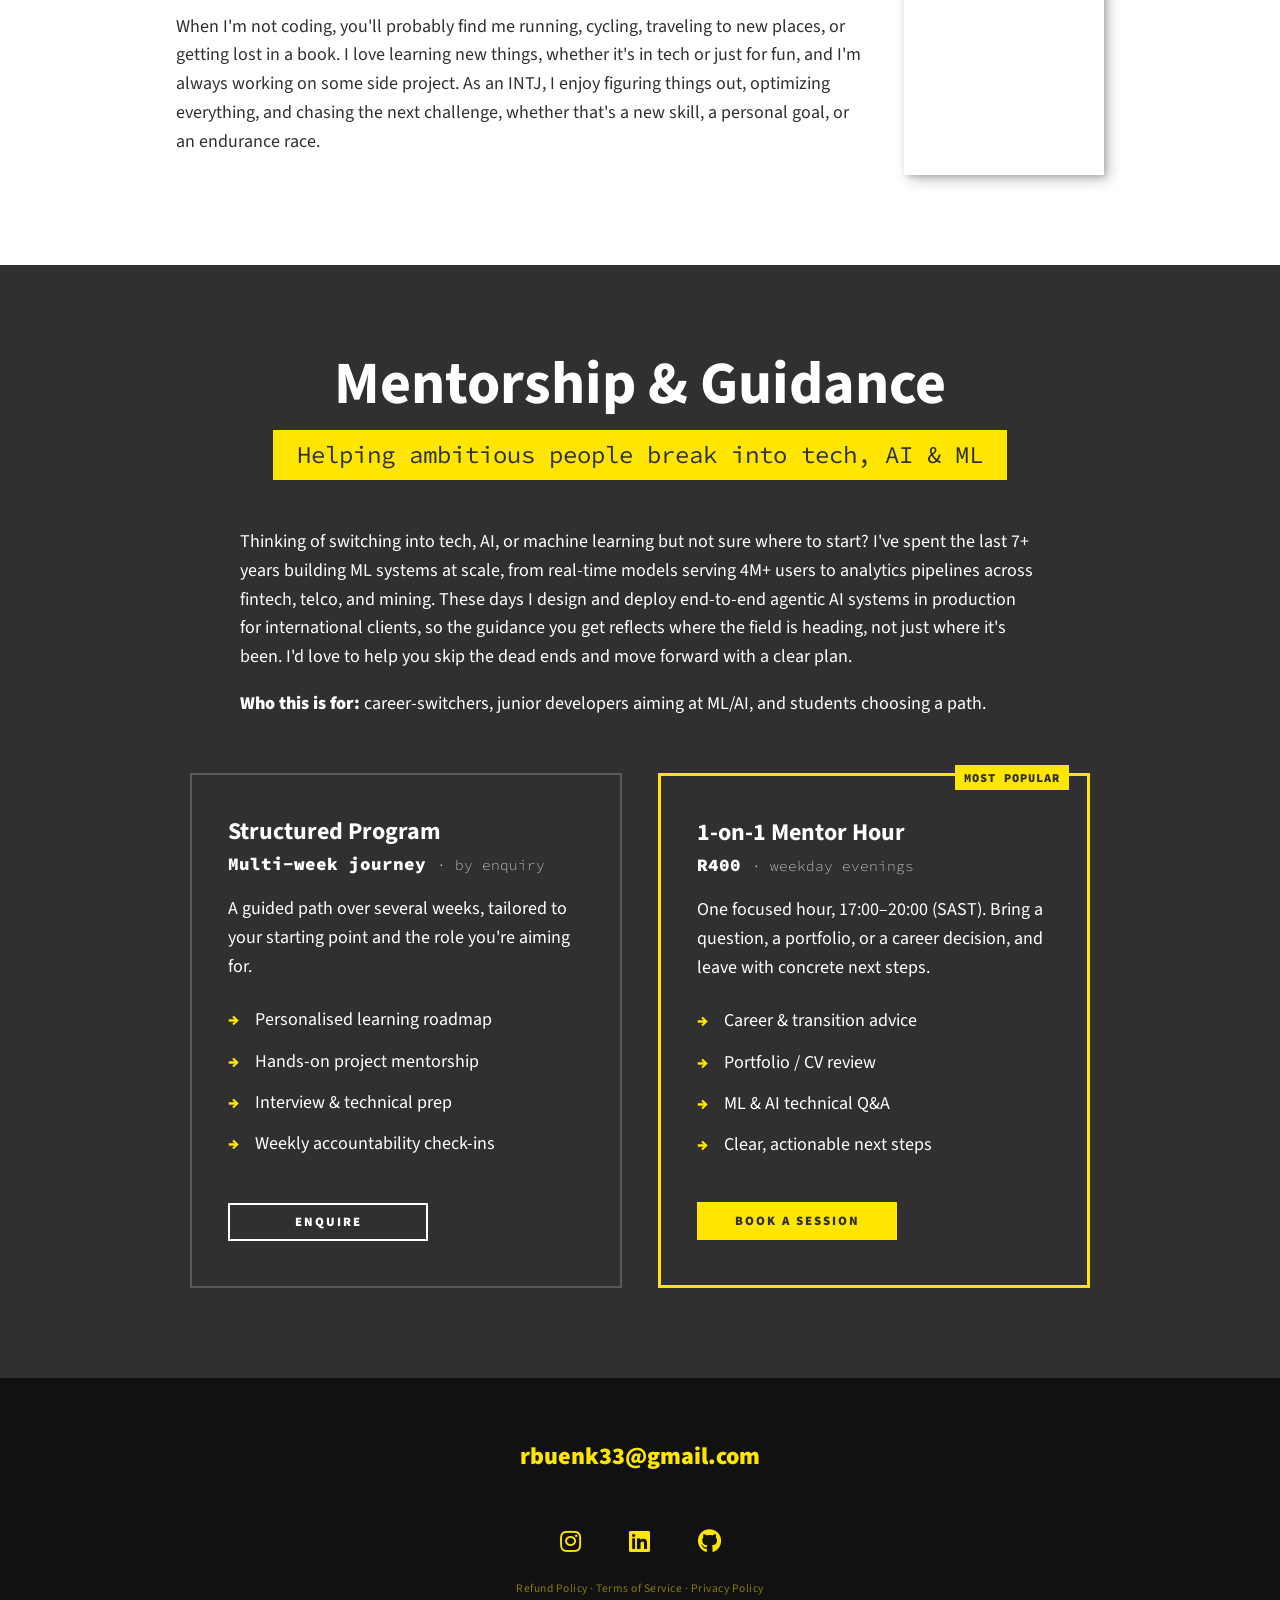
==== commit 4cb60d43: "Added enquire pop up window" ====
--- a/index.html
+++ b/index.html
@@ -114,7 +114,7 @@
                         <li>Interview &amp; technical prep</li>
                         <li>Weekly accountability check-ins</li>
                     </ul>
-                    <a href="mailto:rbuenk33@gmail.com?subject=Mentorship%20Program%20Enquiry" class="btn btn--outline">Enquire</a>
+                    <button type="button" class="btn btn--outline" data-modal-open="enquiry">Enquire</button>
                 </div>
 
                 <!-- Tier 2: 1-on-1 Hour (featured) -->
@@ -203,6 +203,23 @@
         </footer>
 
 
+        <!-- Enquiry modal -->
+        <div class="modal" id="modal-enquiry" aria-hidden="true" role="dialog" aria-modal="true" aria-labelledby="modal-enquiry-title">
+            <div class="modal__overlay" data-modal-close></div>
+            <div class="modal__content">
+                <button class="modal__close" data-modal-close aria-label="Close">&times;</button>
+                <h3 id="modal-enquiry-title" class="modal__title">Mentorship Programme Enquiry</h3>
+                <p class="modal__body">Thanks for your interest. Email me with a bit about your background and goals, and I'll get back to you with a tailored proposal.</p>
+                <p class="modal__email">
+                    <a href="mailto:rbuenk33@gmail.com?subject=Mentorship%20Program%20Enquiry">rbuenk33@gmail.com</a>
+                </p>
+                <div class="modal__actions">
+                    <a href="mailto:rbuenk33@gmail.com?subject=Mentorship%20Program%20Enquiry" class="btn">Open in email app</a>
+                    <button type="button" class="btn btn--outline" data-copy-email="rbuenk33@gmail.com">Copy address</button>
+                </div>
+            </div>
+        </div>
+
         <script src="js/index.js"></script>
 
     </body>
--- a/css/style.css
+++ b/css/style.css
@@ -76,15 +76,25 @@
 .btn {
     display: inline-block;
     padding: .5em 2.5em;
+    border: 2px solid transparent;
     background: var(--clr-accent);
     color: var(--clr-dark);
+    font-family: var(--ff-primary);
+    font-size: .8rem;
+    line-height: 1.6;
     text-decoration: none;
-    cursor: pointer;
-    font-size: .8rem;
+    text-align: center;
     text-transform: uppercase;
     letter-spacing: 2px;
     font-weight: var(--fw-bold);
+    cursor: pointer;
     transition: transform 200ms ease-in-out;
+    -webkit-appearance: none;
+    appearance: none;
+}
+
+button.btn {
+    margin: 0;
 }
 
 .btn:hover {
@@ -94,8 +104,7 @@
 .btn--outline {
     background: transparent;
     color: var(--clr-light);
-    border: 2px solid var(--clr-light);
-    padding: calc(.5em - 2px) calc(2.5em - 2px);
+    border-color: var(--clr-light);
 }
 
 .btn--outline:hover {
@@ -501,6 +510,7 @@
 .tier .btn,
 .tier .btn--outline {
     align-self: flex-start;
+    min-width: 12.5rem;
 }
 
 @media (min-width: 800px) {
@@ -672,6 +682,87 @@
 }
 
 
+/* Modal */
+
+.modal {
+    position: fixed;
+    inset: 0;
+    z-index: 1000;
+    display: none;
+    align-items: center;
+    justify-content: center;
+    padding: 1em;
+}
+
+.modal.is-open {
+    display: flex;
+}
+
+.modal__overlay {
+    position: absolute;
+    inset: 0;
+    background: rgba(0, 0, 0, 0.75);
+}
+
+.modal__content {
+    position: relative;
+    z-index: 1;
+    background: var(--clr-dark);
+    color: var(--clr-light);
+    padding: 2.5em 2em 2em;
+    max-width: 480px;
+    width: 100%;
+    border: 2px solid var(--clr-accent);
+    text-align: left;
+}
+
+.modal__close {
+    position: absolute;
+    top: 0.1em;
+    right: 0.4em;
+    background: transparent;
+    border: 0;
+    color: var(--clr-light);
+    font-size: 2rem;
+    line-height: 1;
+    cursor: pointer;
+    padding: 0.25em 0.5em;
+}
+
+.modal__close:hover {
+    color: var(--clr-accent);
+}
+
+.modal__title {
+    color: var(--clr-accent);
+    margin-bottom: 0.75em;
+}
+
+.modal__body {
+    margin: 0 0 1.5em;
+}
+
+.modal__email {
+    margin: 0 0 1.5em;
+    font-family: var(--ff-secondary);
+    word-break: break-all;
+}
+
+.modal__email a {
+    color: var(--clr-accent);
+}
+
+.modal__actions {
+    display: flex;
+    flex-wrap: wrap;
+    gap: 0.75em;
+}
+
+body.modal-open {
+    overflow: hidden;
+}
+
+
 /* Individual portfolio item styles */
 
 .portfolio-item-individual {
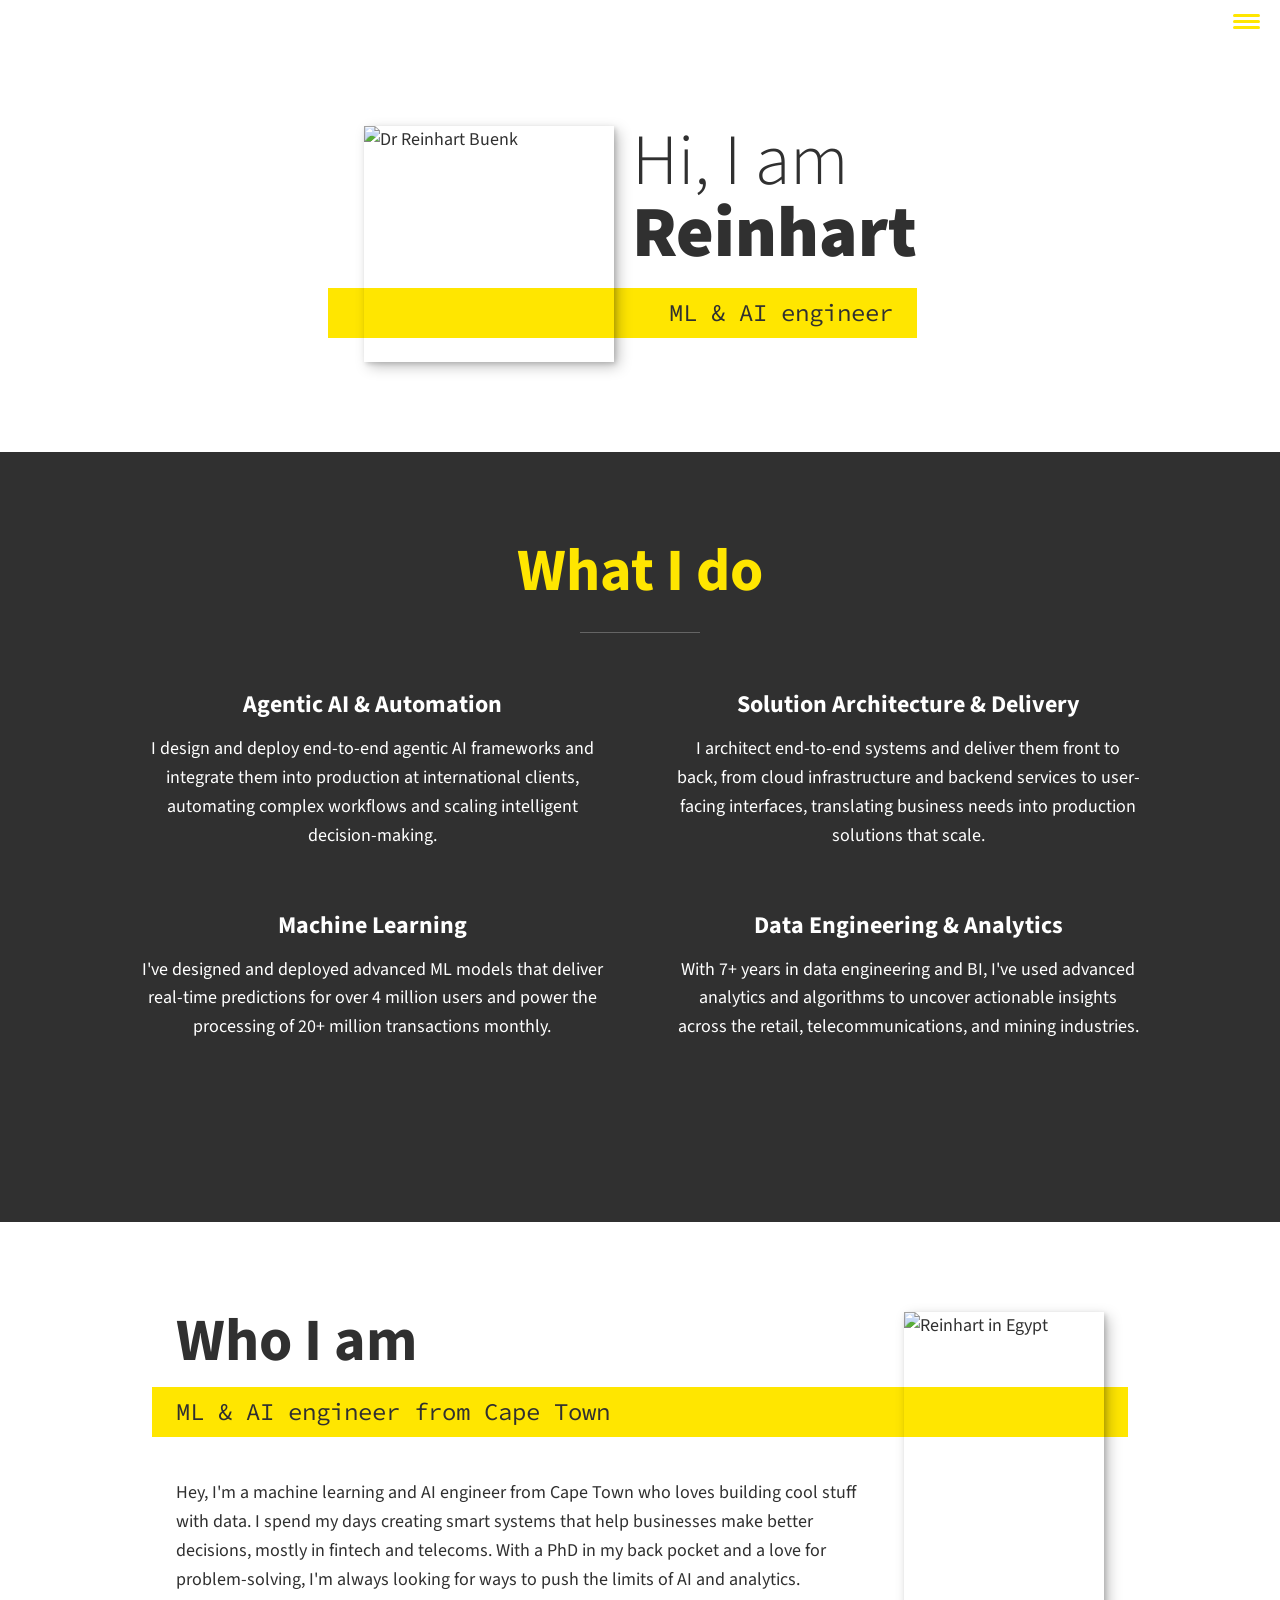
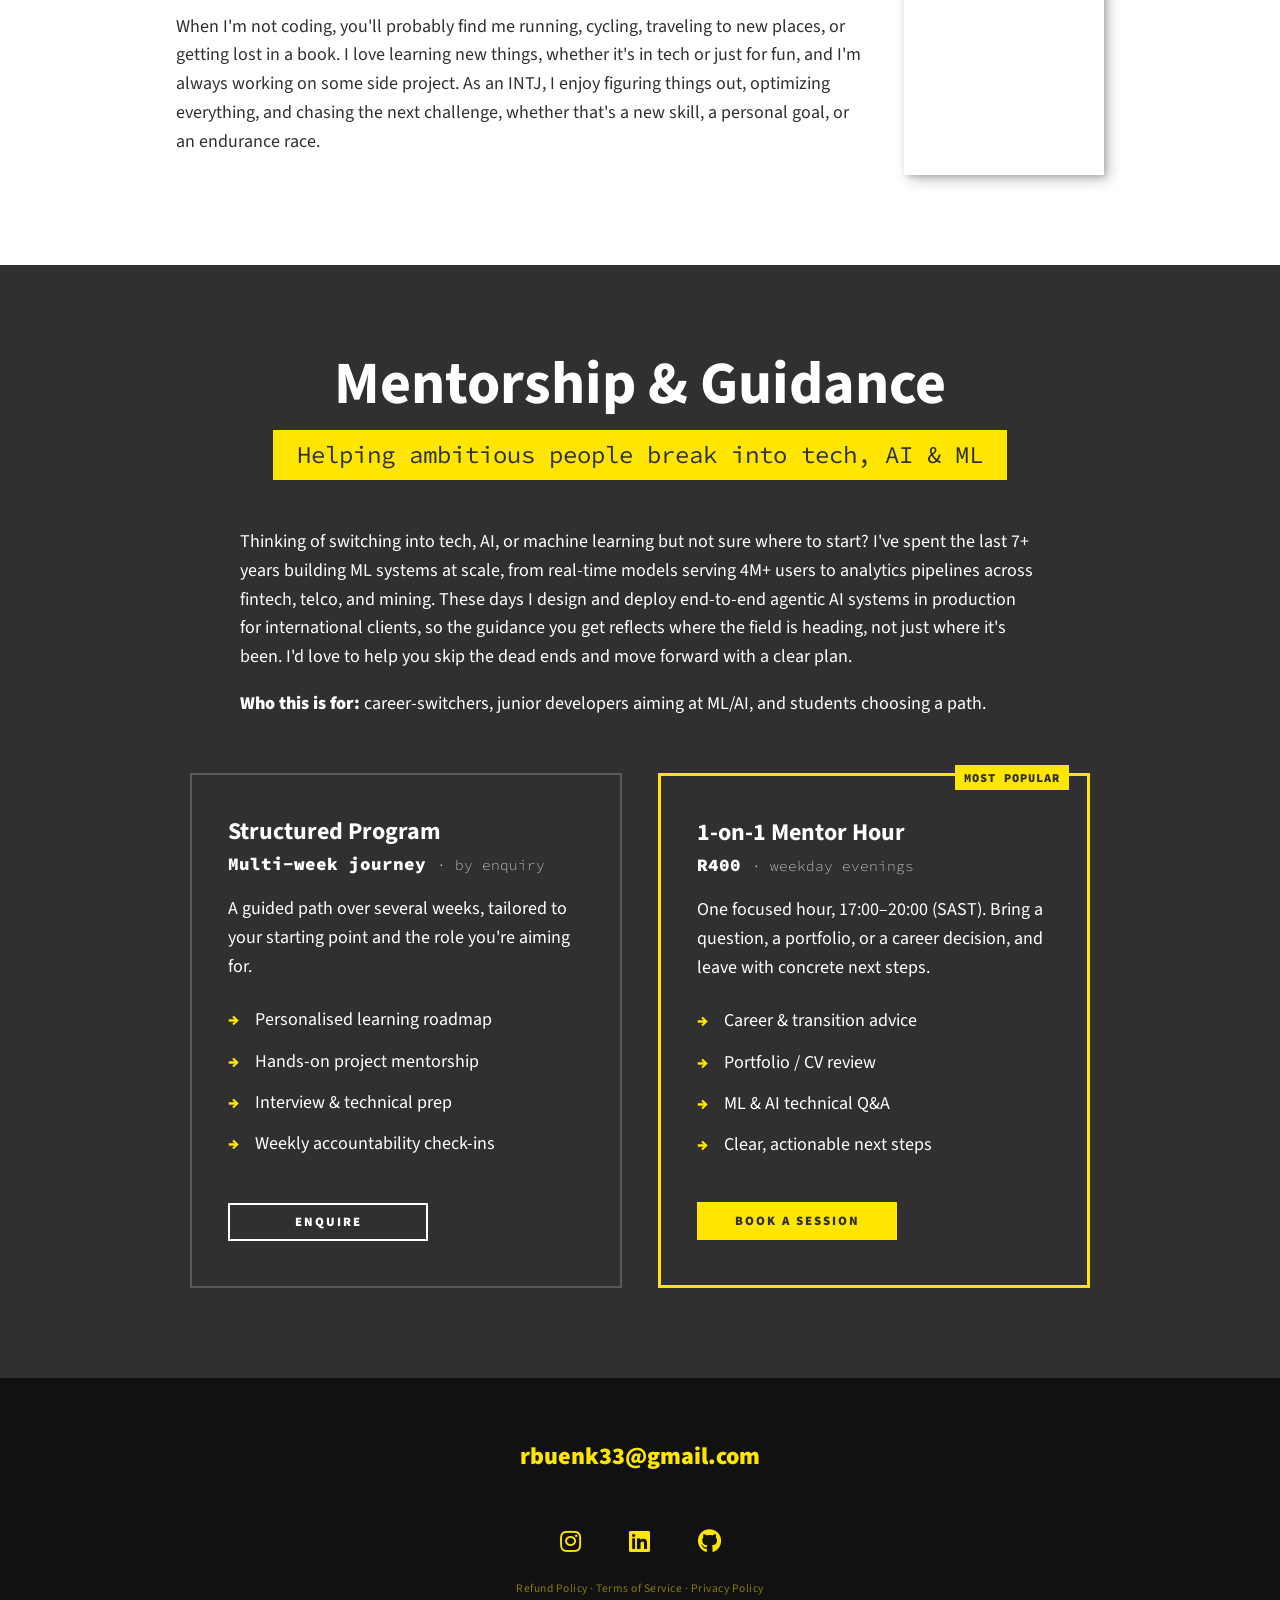
==== commit 806306b0: "Correct monthly transactions figure to 20+ million Co-Authored-By: Claude Opus 5.5 <noreply@anthropi" ====
--- a/index.html
+++ b/index.html
@@ -58,7 +58,7 @@
 
                 <div class="service">
                     <h3>Machine Learning</h3>
-                    <p>I've designed and deployed advanced ML models that deliver real-time predictions for over 4 million users and power the processing of 30+ million transactions monthly.</p>
+                    <p>I've designed and deployed advanced ML models that deliver real-time predictions for over 4 million users and power the processing of 20+ million transactions monthly.</p>
                 </div> <!-- / service -->
 
                 <div class="service">
@@ -129,9 +129,8 @@
                         <li>ML &amp; AI technical Q&amp;A</li>
                         <li>Clear, actionable next steps</li>
                     </ul>
-                    <!-- TODO: replace href with your Paystack payment-page URL.
-                         In the Paystack dashboard, set the page's success/redirect URL to: https://calendly.com/rbuenk33/60min -->
-                    <a href="https://paystack.shop/pay/mentor-hour" class="btn" target="_blank" rel="noopener">Book a session</a>
+                    <!-- Paystack success/redirect URL: https://calendly.com/rbuenk33/60min -->
+                    <a href="https://paystack.shop/pay/54jbmhumsy" class="btn" target="_blank" rel="noopener">Book a session</a>
                 </div>
             </div>
         </section>
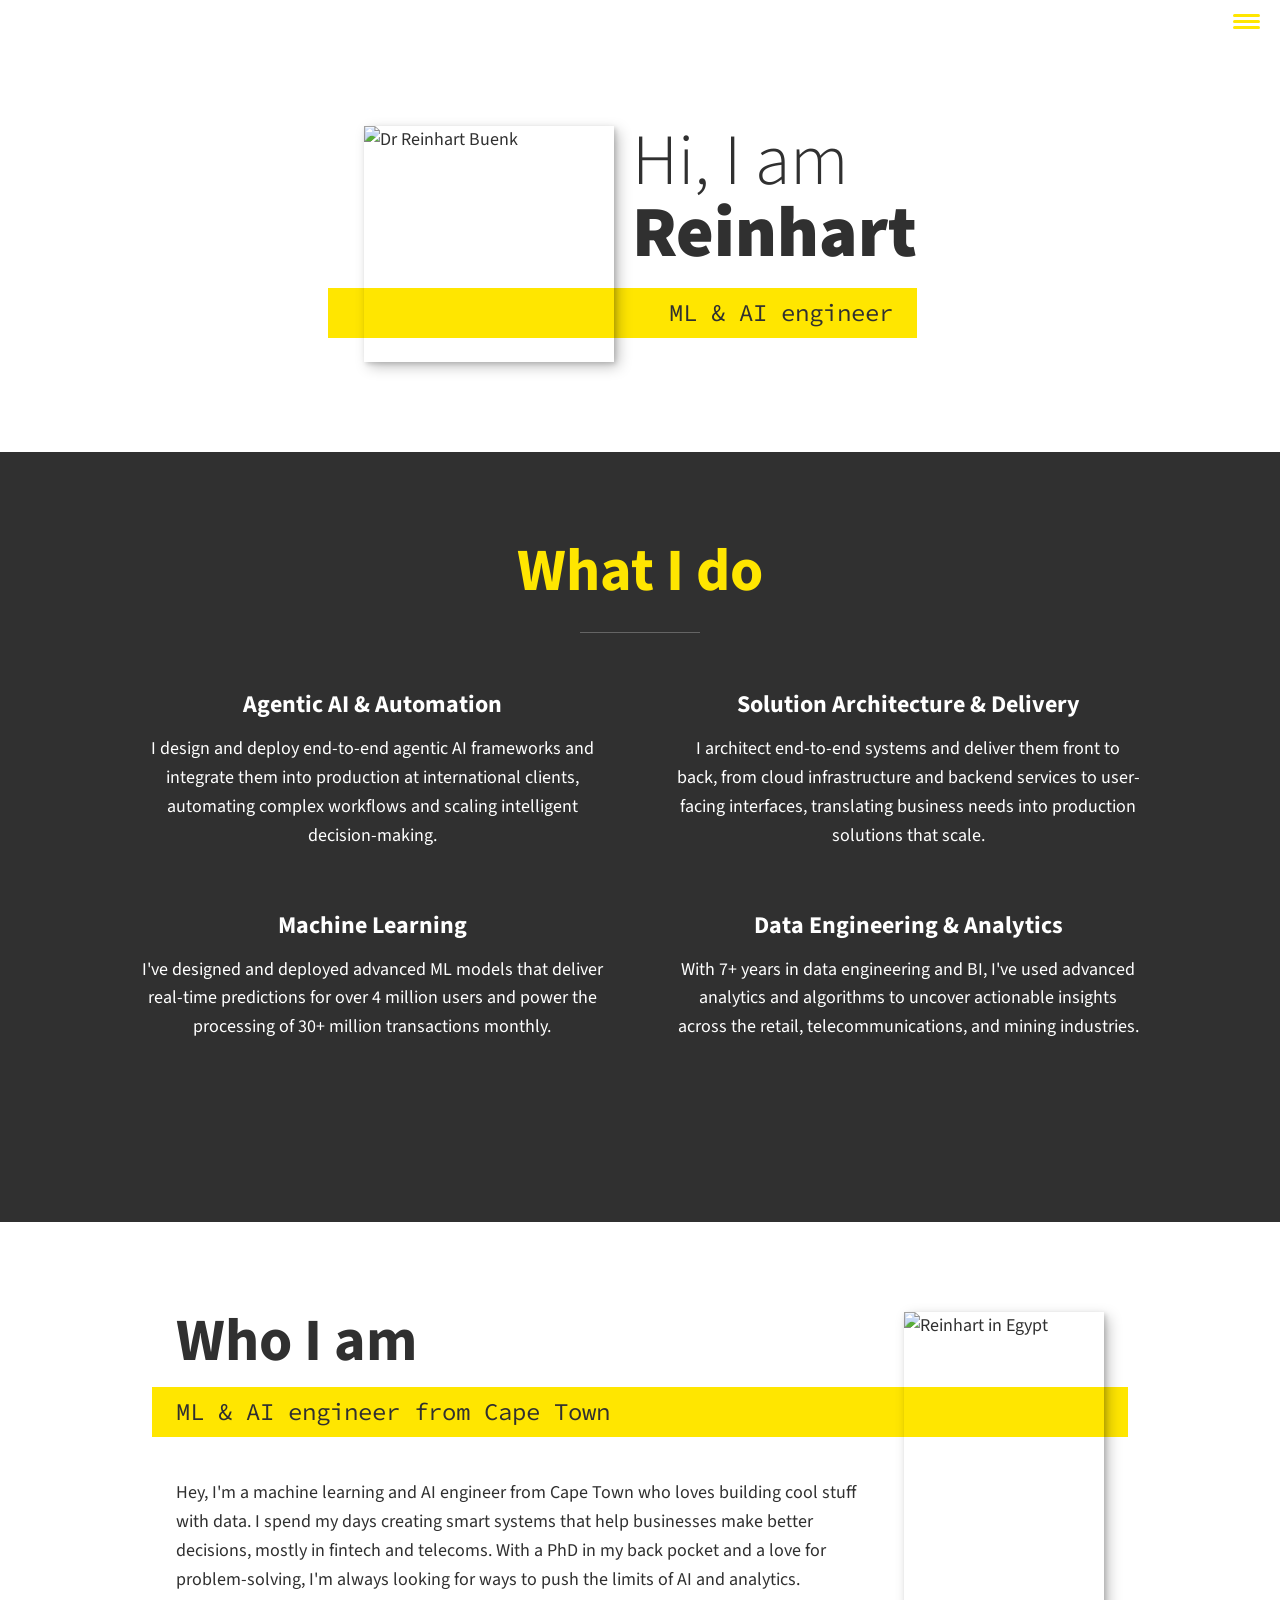
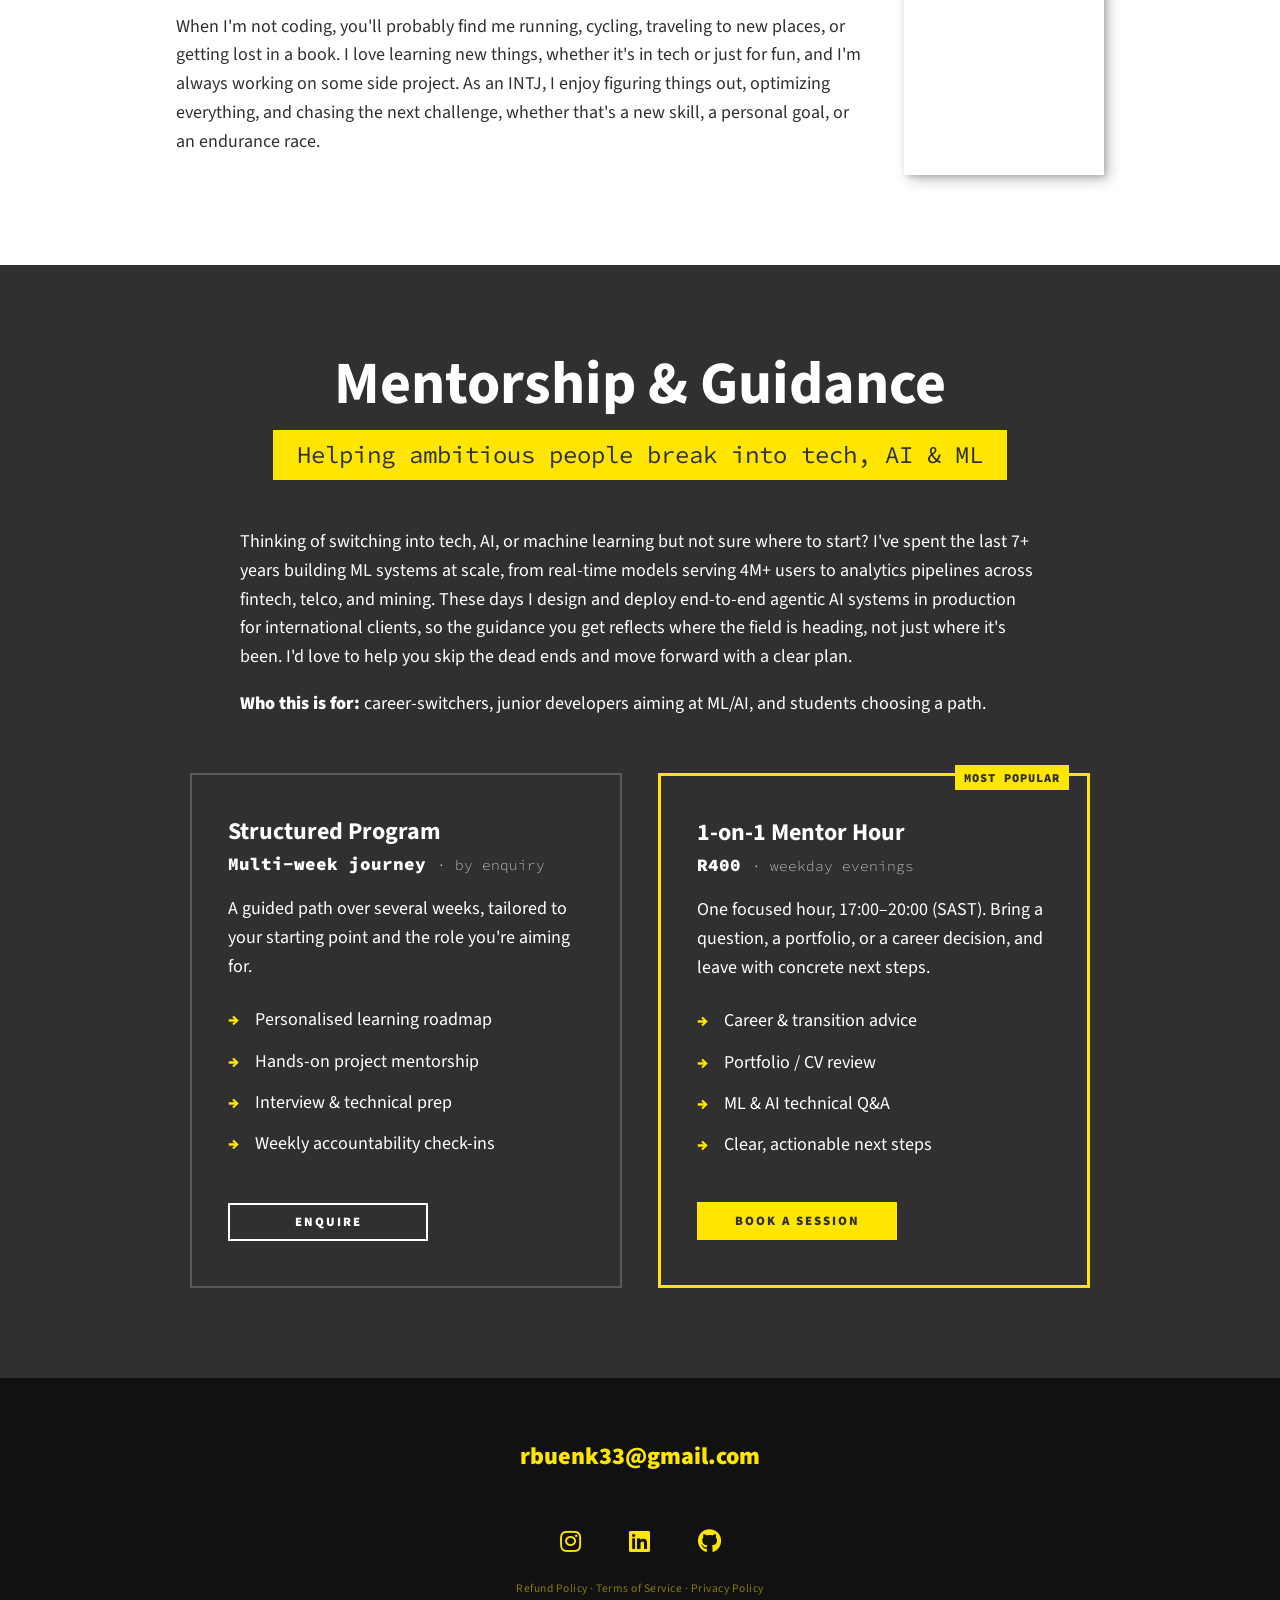
==== commit 16b246ad: "Update monthly transactions figure to 30+ million Co-Authored-By: Claude Opus 5.5 <noreply@anthropic" ====
--- a/index.html
+++ b/index.html
@@ -58,7 +58,7 @@
 
                 <div class="service">
                     <h3>Machine Learning</h3>
-                    <p>I've designed and deployed advanced ML models that deliver real-time predictions for over 4 million users and power the processing of 20+ million transactions monthly.</p>
+                    <p>I've designed and deployed advanced ML models that deliver real-time predictions for over 4 million users and power the processing of 30+ million transactions monthly.</p>
                 </div> <!-- / service -->
 
                 <div class="service">
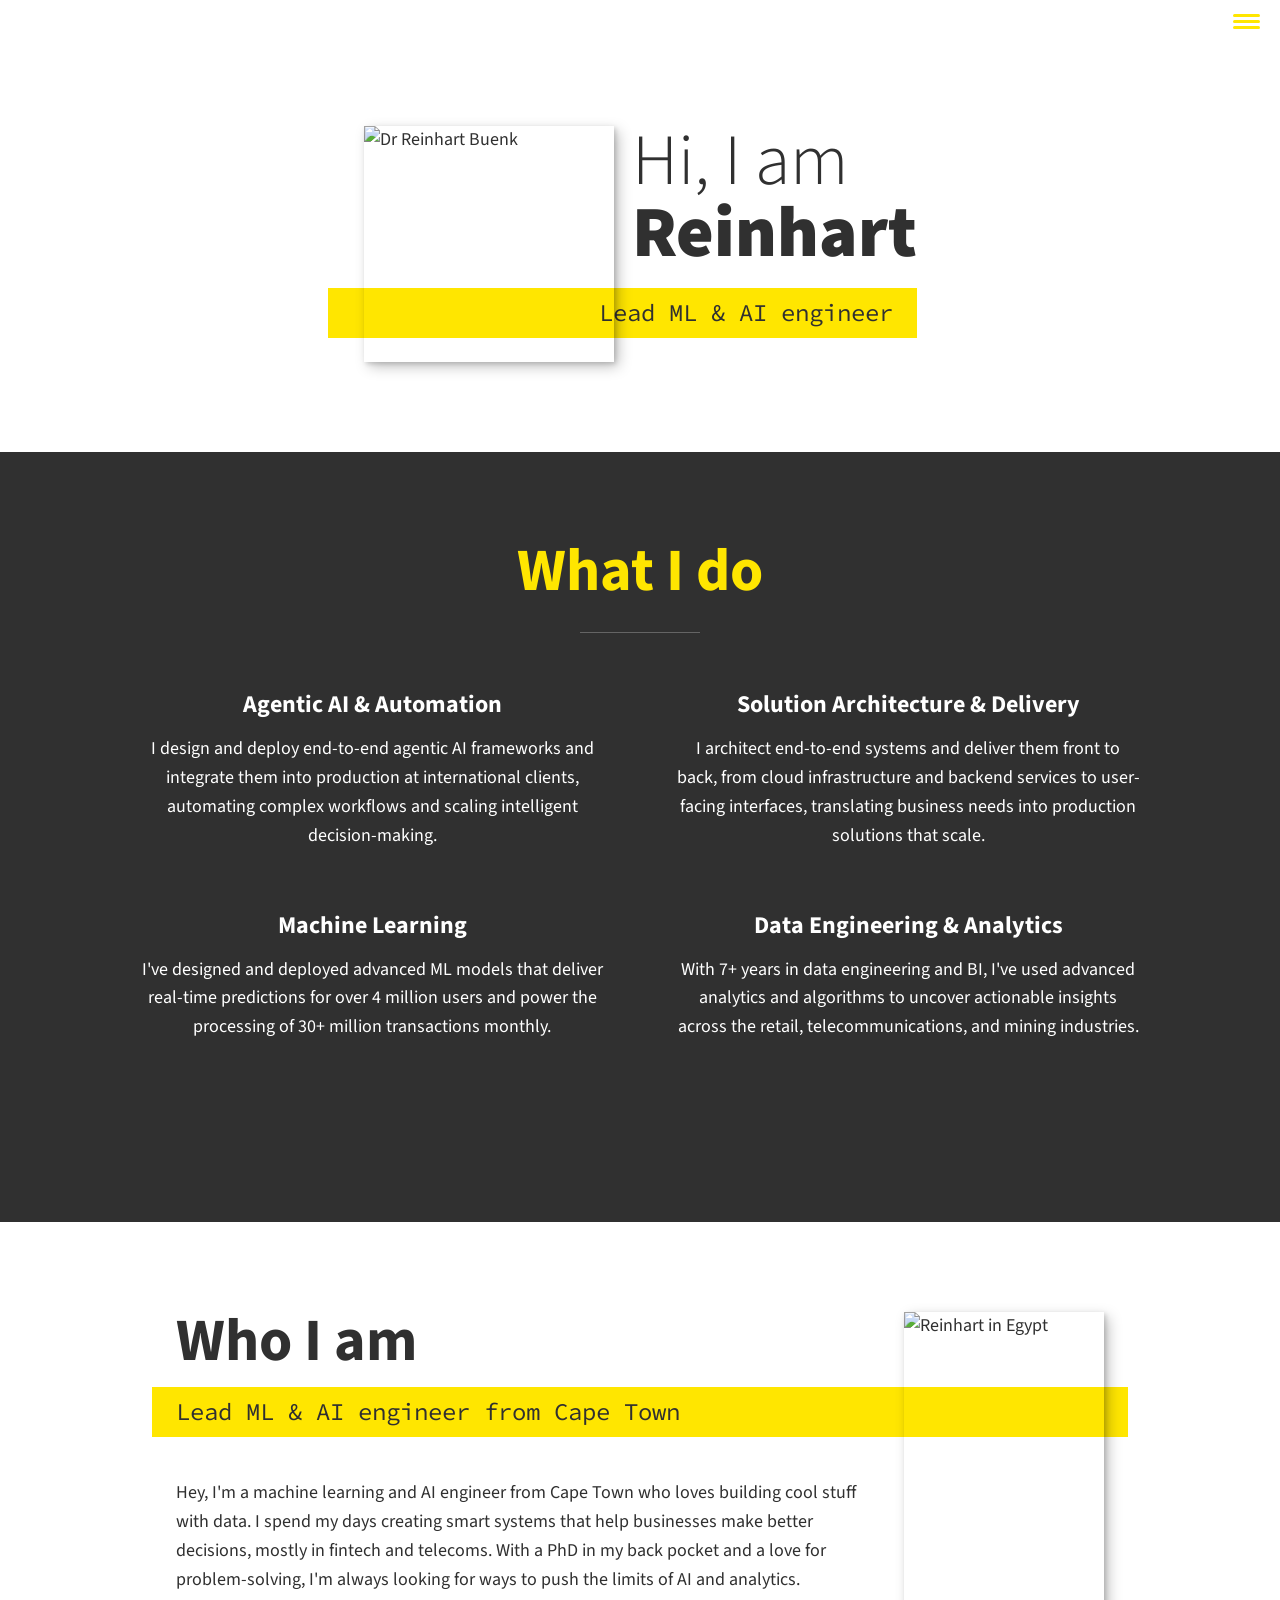
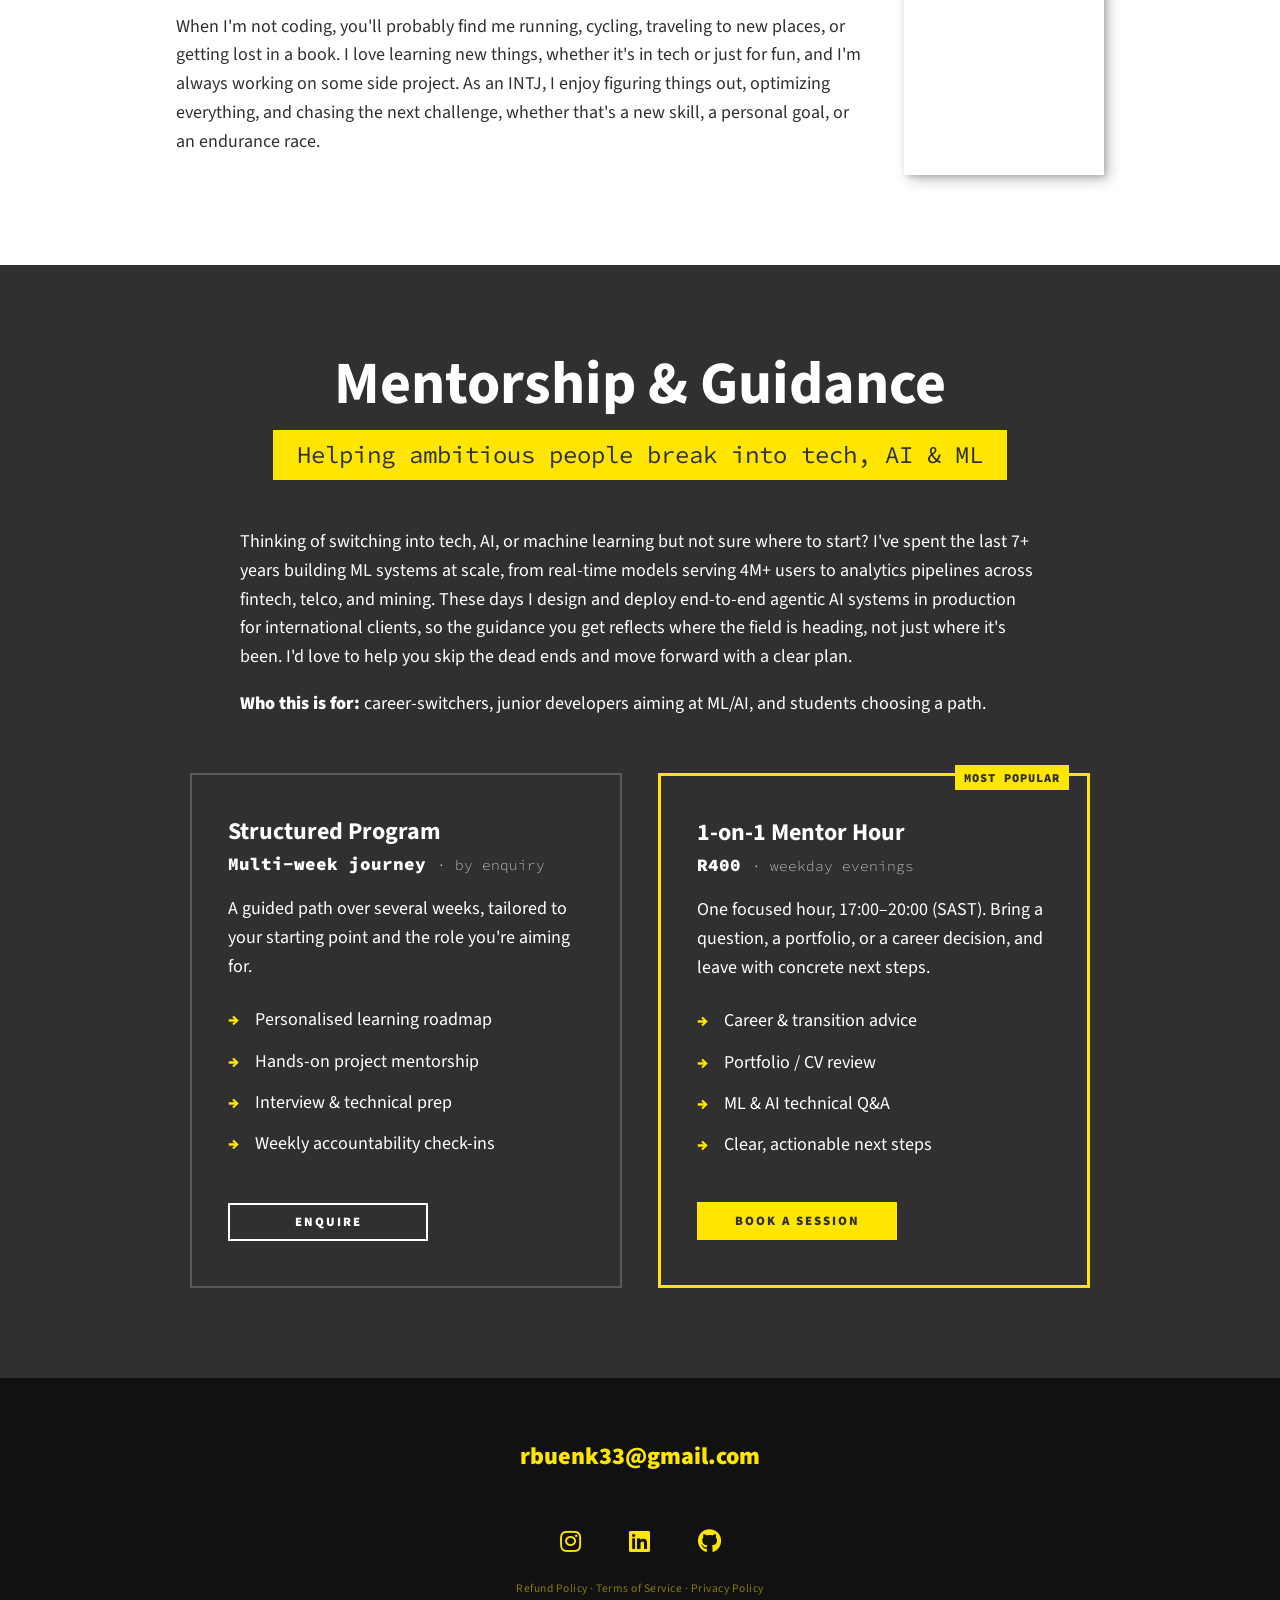
==== commit 9f09af1d: "Update title to Lead ML & AI engineer Co-Authored-By: Claude Opus 5.5 <noreply@anthropic.com>" ====
--- a/index.html
+++ b/index.html
@@ -37,7 +37,7 @@
             <h1 class="section__title section__title--intro">
                 Hi, I am <strong>Reinhart</strong>
             </h1>
-            <p class="section__subtitle section__subtitle--intro">ML & AI engineer</p>
+            <p class="section__subtitle section__subtitle--intro">Lead ML & AI engineer</p>
             <img src="img/profile_picture_1.jpg" alt="Dr Reinhart Buenk" class="intro__img">
         </section>
 
@@ -74,7 +74,7 @@
         <!-- About me -->
         <section class="about-me" id="about">
            <h2 class="section__title section__title--about">Who I am</h2>
-           <p class="section__subtitle section__subtitle--about">ML & AI engineer from Cape Town</p>
+           <p class="section__subtitle section__subtitle--about">Lead ML & AI engineer from Cape Town</p>
 
            <div class="about-me__body">
             <!-- About me section - More professional --->
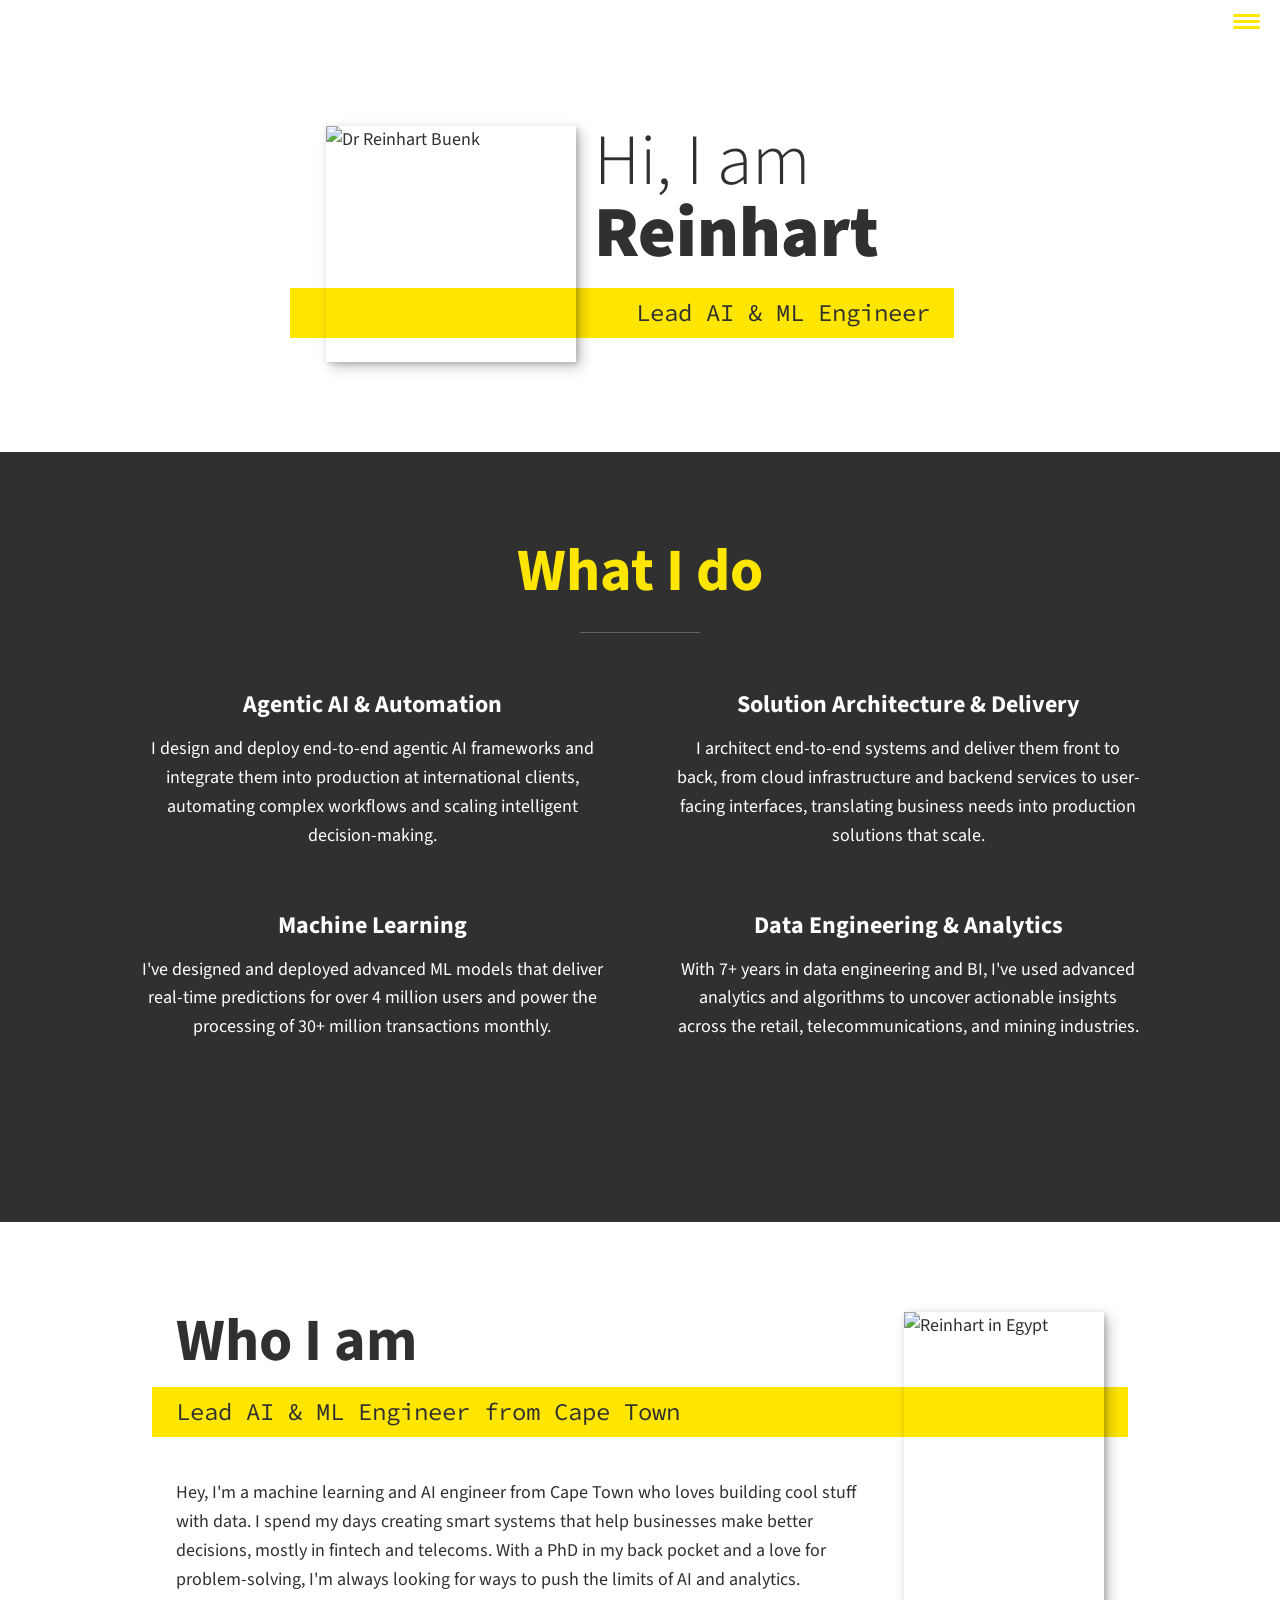
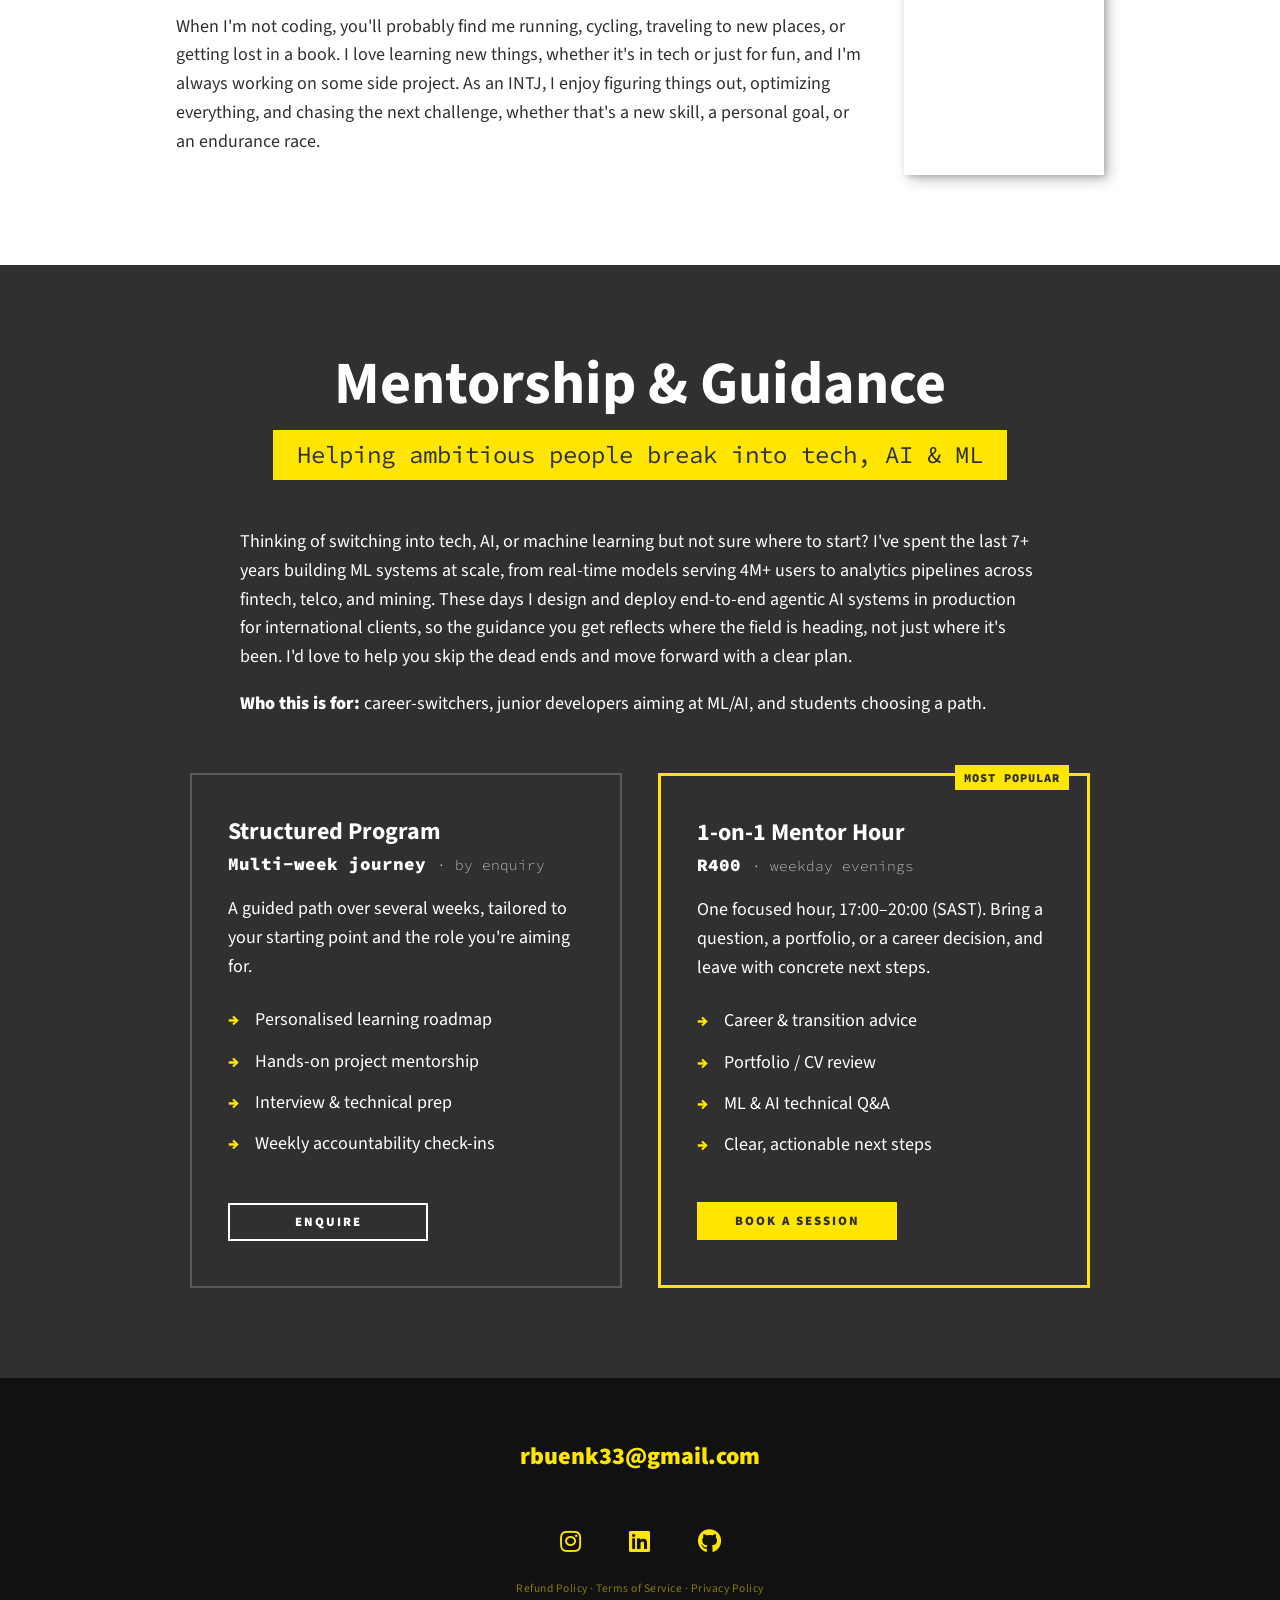
==== commit 660da8bd: "Change title to Lead AI & ML Engineer Co-Authored-By: Claude Opus 5.5 <noreply@anthropic.com>" ====
--- a/index.html
+++ b/index.html
@@ -37,7 +37,7 @@
             <h1 class="section__title section__title--intro">
                 Hi, I am <strong>Reinhart</strong>
             </h1>
-            <p class="section__subtitle section__subtitle--intro">Lead ML & AI engineer</p>
+            <p class="section__subtitle section__subtitle--intro">Lead AI & ML Engineer</p>
             <img src="img/profile_picture_1.jpg" alt="Dr Reinhart Buenk" class="intro__img">
         </section>
 
@@ -74,7 +74,7 @@
         <!-- About me -->
         <section class="about-me" id="about">
            <h2 class="section__title section__title--about">Who I am</h2>
-           <p class="section__subtitle section__subtitle--about">Lead ML & AI engineer from Cape Town</p>
+           <p class="section__subtitle section__subtitle--about">Lead AI & ML Engineer from Cape Town</p>
 
            <div class="about-me__body">
             <!-- About me section - More professional --->
--- a/css/style.css
+++ b/css/style.css
@@ -306,6 +306,8 @@
         position: relative;
         left: -1.5em;
         width: calc(100% + 1.5em);
+        /* keep the text clear of the image so the grid widens to fit it */
+        padding-left: calc(250px + 2.5em);
     }
 }
 
